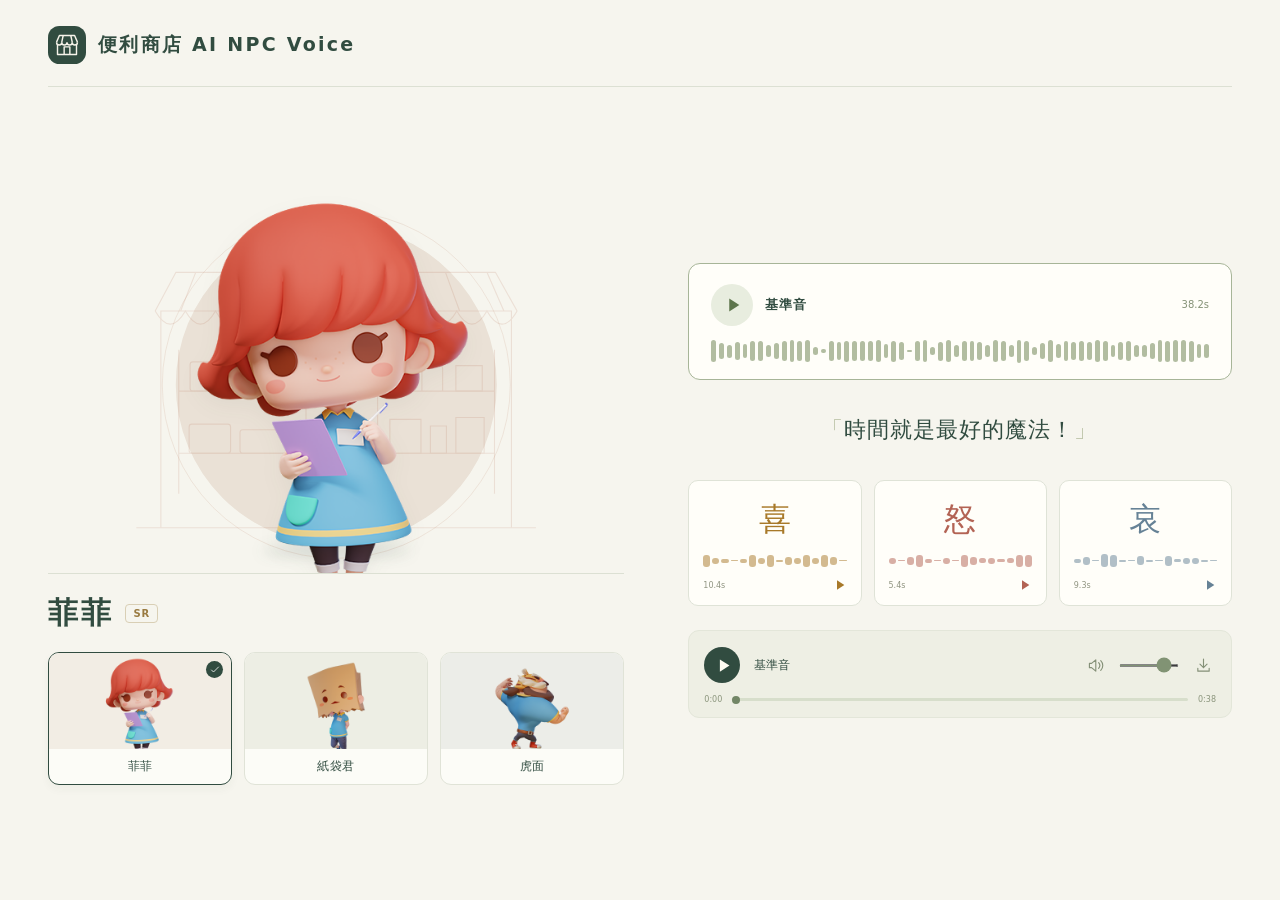
==== convenientstore_m_poc/index.html @ e4efb5f2 "Add convenience-store NPC casting demo (ElevenLabs, 3 characters x 喜怒哀) 菲菲 / 紙袋君 / 虎面, each with a V" ====
<!doctype html>
<html lang="zh-Hant">
<meta charset="utf-8">
<meta name="viewport" content="width=1240">
<title>便利商店 AI NPC Voice</title>
<meta name="description" content="菲菲、紙袋君、虎面的角色選角與情緒語音試聽（ElevenLabs）。">
<style>
:root { --ink:#314c40; --muted:#818778; --line:#dce0d3; --accent:#af6246; }
* { box-sizing:border-box; }
body { margin:0; min-width:1100px; min-height:100svh; background:#f6f5ee; color:var(--ink);
  background-image:radial-gradient(#4557440a .6px, transparent .6px); background-size:6px 6px;
  font-family:ui-sans-serif,system-ui,-apple-system,"Noto Sans TC","PingFang TC","Microsoft JhengHei",sans-serif; }
button { font:inherit; color:inherit; cursor:pointer; }
button:disabled { cursor:default; opacity:.48; }
button:focus-visible, a:focus-visible, input:focus-visible { outline:3px solid #759b82; outline-offset:5px; }
.shell { width:min(1240px, calc(100% - 96px)); min-height:100svh; margin:0 auto; padding:26px 0; display:flex; flex-direction:column; }
.header { display:flex; align-items:center; padding-bottom:22px; border-bottom:1px solid var(--line); }
.brand { display:flex; align-items:center; gap:12px; }
.brand h1 { margin:0; font-size:19px; letter-spacing:.12em; font-weight:700; }
main { display:flex; flex:1; flex-direction:column; justify-content:center; padding:28px 0 8px; }
.casting { display:grid; grid-template-columns:minmax(0,1.06fr) minmax(0,1fr); align-items:center; gap:64px; }
.stage { height:clamp(310px,42vh,420px); position:relative; overflow:hidden; border-bottom:1px solid var(--line); }
.halo { height:85%; aspect-ratio:1; border-radius:50%; position:absolute; left:50%; top:50%;
  transform:translate(-50%,-50%); background:color-mix(in srgb, var(--accent) 10%, #f0efe6); transition:background 350ms; }
.halo::after { content:""; position:absolute; inset:-14px; border:1px solid color-mix(in srgb, var(--accent) 12%, transparent); border-radius:inherit; }
.scene { position:absolute; width:100%; height:100%; color:var(--accent); opacity:.14; }
.floor { position:absolute; width:150px; height:12px; bottom:16px; left:50%; transform:translateX(-50%);
  background:#314c4023; border-radius:50%; filter:blur(7px); }
.hero { position:absolute; left:50%; bottom:0; transform:translateX(-50%); width:100%; max-width:420px; height:100%;
  display:grid; place-items:end center; animation:arrival 400ms ease-out; }
.hero img { max-width:100%; max-height:100%; object-fit:contain; filter:drop-shadow(0 8px 10px #30442c0c); }
.hero.speaking img { animation:breathe 3s ease-in-out infinite; }
.identity { display:flex; align-items:center; padding:18px 0; gap:12px; animation:fade 300ms ease-out; }
.identity h2 { margin:0; font-weight:650; letter-spacing:.09em; font-size:30px; line-height:1.4; }
.rarity { font-size:10px; letter-spacing:.1em; font-weight:600; color:#9a7b41; border:1px solid #d9cfb5; padding:3px 7px; border-radius:4px; }
.roster { display:grid; grid-template-columns:repeat(3,minmax(0,1fr)); gap:12px; }
.card { position:relative; text-align:left; background:#fcfcf7; border:1.5px solid #e0e3d7; border-radius:11px;
  overflow:hidden; padding:0; transition:border-color 180ms, transform 180ms, box-shadow 180ms; }
.card:hover { transform:translateY(-3px); border-color:#acb8a4; }
.card[aria-pressed="true"] { border-color:var(--ink); box-shadow:0 4px 10px #30442c0b; }
.check { display:none; place-items:center; position:absolute; right:8px; top:8px; z-index:1; width:17px; height:17px;
  background:var(--ink); color:#fff; border-radius:50%; }
.card[aria-pressed="true"] .check { display:grid; }
.thumb { display:grid; place-items:center; height:96px; overflow:hidden; }
.thumb img { height:104px; margin-top:4px; object-fit:contain; }
.cardname { display:block; text-align:center; padding:9px 11px; font-size:12px; letter-spacing:.04em; }
.voice { min-width:0; }
.reference { display:block; width:100%; border:1px solid #dce2d3; background:#fffef9; padding:20px 22px 16px;
  border-radius:12px; transition:border-color 180ms, background 180ms; }
.reference:hover { background:#f9fbf3; border-color:#8ea17f; }
.reference[aria-pressed="true"] { border-color:#a7b598; }
.reftop { display:flex; align-items:center; gap:12px; text-align:left; }
.reficon { display:grid; place-items:center; width:42px; height:42px; flex-shrink:0; background:#e8eddf; color:#5d754c; border-radius:50%; }
.reftitle { font-size:13px; letter-spacing:.05em; font-weight:600; }
.dur { margin-left:auto; font-size:10px; color:#859277; font-variant-numeric:tabular-nums; }
.wave { height:23px; display:flex; align-items:center; gap:3px; margin-top:14px; color:#b2bda1; }
.wave i { display:block; flex:1; min-width:1px; border-radius:3px; background:currentColor; }
.wave.active { color:#73895e; }
.quote { padding:32px 0; text-align:center; }
.quote blockquote { margin:0; font-size:clamp(22px,1.7vw,24px); line-height:1.65; letter-spacing:.045em;
  font-family:"Noto Serif TC","Songti TC","PMingLiU",serif; animation:fade 250ms ease-out; }
.quote blockquote::before { content:"「"; margin-left:-.12em; color:#b5bd9f; }
.quote blockquote::after { content:"」"; color:#b5bd9f; }
.emotions { display:grid; grid-template-columns:repeat(3,minmax(0,1fr)); gap:12px; }
.emotion { padding:18px 14px 12px; display:flex; align-items:center; flex-direction:column; border-radius:10px;
  border:1px solid #dfe3d7; background:#fffef9; transition:transform 160ms, border-color 160ms, background 160ms; }
.emotion:hover { transform:translateY(-3px); border-color:var(--emotion); }
.emotion[aria-pressed="true"] { border-color:var(--emotion); background:color-mix(in srgb, var(--emotion) 9%, #fffef9);
  box-shadow:inset 0 0 0 .5px var(--emotion); }
.glyph { font-family:"Noto Serif TC","Songti TC","PMingLiU",serif; font-size:32px; line-height:1.3; color:var(--emotion); }
.wave.small { width:100%; height:13px; margin-top:14px; gap:2px; color:var(--emotion); opacity:.5; }
.wave.small.active { opacity:1; }
.ebottom { margin-top:10px; display:flex; align-items:center; justify-content:space-between; width:100%;
  font-size:8px; color:#919582; font-variant-numeric:tabular-nums; }
.ebottom svg { color:var(--emotion); }
.player { background:#eeefe4; border:1px solid #e3e6d9; border-radius:11px; padding:16px 15px 13px; margin-top:24px; }
.ptop { display:flex; align-items:center; gap:9px; }
.play { width:36px; height:36px; display:grid; place-items:center; flex-shrink:0; border-radius:50%;
  background:var(--ink); color:#fffdf3; border:0; transition:background 160ms; }
.play:hover { background:#4d6750; }
.now { flex:1; min-width:0; margin-left:5px; font-size:12px; font-weight:500; }
.icon { display:grid; place-items:center; width:26px; height:30px; color:#849077; background:none; border:0; flex-shrink:0; border-radius:4px; }
.icon:hover { color:var(--ink); background:#dfe5d4; }
input[type=range] { accent-color:#819374; cursor:pointer; }
.volume { width:60px; height:3px; }
.timeline { display:flex; align-items:center; gap:8px; margin-top:12px; }
.timeline span { font-size:8px; font-variant-numeric:tabular-nums; color:#8a947b; }
.timeline input { appearance:none; flex:1; min-width:0; height:3px; border-radius:4px;
  background:linear-gradient(to right,#728666 var(--progress,0%), #d7decb var(--progress,0%)); }
.timeline input::-webkit-slider-thumb { appearance:none; width:8px; height:8px; border-radius:50%; background:#728666; }
.timeline input::-moz-range-thumb { border:0; width:8px; height:8px; border-radius:50%; background:#728666; }
.sr { position:absolute; width:1px; height:1px; overflow:hidden; clip-path:inset(50%); white-space:nowrap; }
@keyframes arrival { from { opacity:0; transform:translateX(-50%) translateY(9px); } to { opacity:1; transform:translateX(-50%) translateY(0); } }
@keyframes fade { from { opacity:.2; } to { opacity:1; } }
@keyframes breathe { 0%,100% { transform:translateY(0); } 50% { transform:translateY(-4px); } }
@media (prefers-reduced-motion: reduce) { *, *::before, *::after { animation:none !important; transition:none !important; } }
</style>
<body style="--accent:#af6246">
<div class="shell">
  <header class="header"><div class="brand"><svg width="38" height="38" viewBox="0 0 40 40" fill="none" aria-hidden="true">
<rect width="40" height="40" rx="12" fill="#314c40"/>
<path d="M10 19v11h20V19M9 17l3-7h16l3 7M17 30v-8h6v8" stroke="#f6f3e9" stroke-width="1.5" stroke-linejoin="round"/>
<path d="M9 17c0 4 5.5 4 5.5 0 0 4 5.5 4 5.5 0 0 4 5.5 4 5.5 0 0 4 5.5 4 5.5 0M16 10l-1.5 7M24 10l1.5 7" stroke="#f6f3e9" stroke-width="1.5"/></svg><h1>便利商店 AI NPC Voice</h1></div></header>
  <main>
    <div class="casting">
      <section aria-label="角色選擇">
        <div class="stage">
          <div class="halo"></div><svg class="scene" viewBox="0 0 500 400" fill="none" stroke="currentColor" stroke-width="1.2" aria-hidden="true">
<path d="M64 352V122h372v230M58 122l22-41h339l23 41M101 81l-16 41m60-41-11 41m55-41-6 41m51-41v41m44-41 5 41m39-41 10 41m34-41 15 41m29-41 18 41"/>
<path d="M58 122q16 28 32 0 16 28 32 0 16 28 32 0 16 28 32 0 16 28 32 0 16 28 32 0 16 28 32 0 16 28 32 0 16 28 32 0 16 28 32 0 16 28 32 0 16 28 32 0"/>
<path d="M83 207h135m-135 66h135m76-66h124m-124 66h124M83 163v153m135-153v153m76-153v153m124-153v153M38 352h424"/>
<rect x="95" y="176" width="25" height="31" rx="3"/><rect x="132" y="166" width="17" height="41" rx="3"/>
<rect x="158" y="182" width="38" height="25" rx="3"/><path d="M306 207v-30q0-6 6-6h10q6 0 6 6v30m13 0v-23q0-6 6-6h10q6 0 6 6v23m14-27h28v27h-28Z"/>
<rect x="94" y="242" width="44" height="31" rx="3"/><rect x="148" y="248" width="51" height="25" rx="3"/>
<path d="M307 237h33v36h-33Zm43 7h17v29h-17Zm27-9h30v38h-30Z"/></svg><div class="floor"></div>
          <div class="hero" id="hero"><img id="portrait" alt=""></div>
        </div>
        <div class="identity"><h2 id="name"></h2><span class="rarity" id="rarity"></span></div>
        <div class="roster" id="roster" role="group" aria-label="選擇角色"></div>
      </section>
      <section class="voice" aria-label="聲音檔案">
        <button class="reference" id="reference">
          <span class="reftop">
            <span class="reficon" id="reficon"></span>
            <span class="reftitle">基準音</span>
            <span class="dur" id="refdur"></span>
          </span>
          <span class="wave" id="refwave"></span>
        </button>
        <div class="quote"><blockquote id="quote"></blockquote></div>
        <div class="emotions" id="emotions" role="group" aria-label="情緒試聽"></div>
        <div class="player">
          <div class="ptop">
            <button class="play" id="mainplay"></button>
            <span class="now" id="nowplaying"></span>
            <span class="sr" id="state" aria-live="polite"></span>
            <button class="icon" id="volicon"></button>
            <input class="volume" id="vol" type="range" min="0" max="1" step="0.05" value="0.85" aria-label="音量">
            <a class="icon" id="download" download><svg width="17" height="17" viewBox="0 0 24 24" fill="none" stroke="currentColor" stroke-width="1.6" stroke-linecap="round" stroke-linejoin="round" aria-hidden="true"><path d="M12 3v12m-5-5 5 5 5-5M4 16v4h16v-4"/></svg></a>
          </div>
          <div class="timeline">
            <span id="at">0:00</span>
            <input id="seek" type="range" min="0" max="1" step="0.01" value="0" aria-label="播放進度">
            <span id="total">0:00</span>
          </div>
        </div>
      </section>
    </div>
  </main>
</div>
<audio id="player" preload="metadata"></audio>
<script>
const DATA = [{"character_id": "clk_0001", "name": "菲菲", "rarity": "SR", "color": "#af6246", "catchphrases": "時間就是最好的魔法！", "portraits": {"normal": "assets/figure/clk_0001_normal.png", "happy": "assets/figure/clk_0001_happy.png", "angry": "assets/figure/clk_0001_angry.png", "sad": "assets/figure/clk_0001_sad.png"}, "reference": {"url": "assets/audio/clk_0001_reference.wav", "duration_s": 38.229, "waveform": [0.9649999737739563, 0.6930000185966492, 0.5640000104904175, 0.7789999842643738, 0.6190000176429749, 0.8500000238418579, 0.8479999899864197, 0.5479999780654907, 0.7020000219345093, 0.8859999775886536, 0.9789999723434448, 0.875, 0.9729999899864197, 0.3330000042915344, 0.16300000250339508, 0.8949999809265137, 0.7559999823570251, 0.9160000085830688, 0.8320000171661377, 0.8579999804496765, 0.8489999771118164, 0.9520000219345093, 0.6460000276565552, 0.9129999876022339, 0.8009999990463257, 0.0, 0.8389999866485596, 0.9390000104904175, 0.34599998593330383, 0.8259999752044678, 0.9210000038146973, 0.48899999260902405, 0.906000018119812, 0.906000018119812, 0.7639999985694885, 0.5220000147819519, 0.9430000185966492, 0.847000002861023, 0.5320000052452087, 1.0, 0.8330000042915344, 0.38600000739097595, 0.6899999976158142, 0.9330000281333923, 0.6039999723434448, 0.8999999761581421, 0.8019999861717224, 0.8519999980926514, 0.8209999799728394, 0.925000011920929, 0.9079999923706055, 0.5070000290870667, 0.753000020980835, 0.878000020980835, 0.5130000114440918, 0.4950000047683716, 0.7099999785423279, 0.9440000057220459, 0.9089999794960022, 0.9940000176429749, 0.925000011920929, 0.9129999876022339, 0.6380000114440918, 0.6269999742507935], "text": "哈囉，我是菲菲！這間店……嗯，是阿嬤以前顧的啦。欸，你等我一下喔——這一箱先放這邊。好，可以了。你看這本舊雜誌，超可愛的對不對？我從小就……欸，我剛剛講到哪裡了？啊，對啦，就是說，你願意陪我一起顧店，我真的很開心耶。那我們先把櫃檯整理一下，垃圾拿去門口那邊放就好。等一下人少的時候，我再帶你去看看地下室，那邊有一個……嘿嘿，先不要說，你自己來看。下個星期也要來喔！"}, "emotions": [{"emotion_id": "delight", "label": "喜", "text": "根本就沒有食神，或者人人都是食神……只要有心，人人都可以是食神！", "expression": "happy", "color": "#a87929", "audio": {"url": "assets/audio/clk_0001_delight.wav", "duration_s": 10.389, "waveform": [0.9340000152587891, 0.9100000262260437, 1.0, 0.4359999895095825, 0.421999990940094, 0.7540000081062317, 0.2919999957084656, 0.2070000022649765, 0.3370000123977661, 0.7940000295639038, 0.8500000238418579, 0.15199999511241913, 0.004000000189989805, 0.17499999701976776, 0.8659999966621399, 0.15800000727176666, 0.26899999380111694, 0.03799999877810478, 0.28700000047683716, 0.2669999897480011, 0.9039999842643738, 0.8339999914169312, 0.9829999804496765, 0.4749999940395355, 0.5099999904632568, 0.27900001406669617, 0.34599998593330383, 0.9350000023841858, 0.9359999895095825, 0.20000000298023224, 0.003000000026077032, 0.10999999940395355, 0.2199999988079071, 0.6520000100135803, 0.28999999165534973, 0.28999999165534973, 0.6439999938011169, 0.4970000088214874, 0.004000000189989805, 0.003000000026077032, 0.45100000500679016, 0.3529999852180481, 0.8889999985694885, 0.13899999856948853, 0.8730000257492065, 0.8619999885559082, 0.878000020980835, 0.3959999978542328, 0.3959999978542328, 0.3479999899864197, 0.40299999713897705, 0.9629999995231628, 0.9610000252723694, 0.9079999923706055, 0.13600000739097595, 0.2639999985694885, 0.5690000057220459, 0.2849999964237213, 0.0, 0.0, 0.0, 0.0, 0.0, 0.0729999989271164], "text": "根本就沒有食神，或者人人都是食神……只要有心，人人都可以是食神！"}}, {"emotion_id": "anger", "label": "怒", "text": "你殺了我，還有千千萬萬個我！！", "expression": "angry", "color": "#b36354", "audio": {"url": "assets/audio/clk_0001_anger.wav", "duration_s": 5.365, "waveform": [0.3970000147819519, 0.8460000157356262, 0.7570000290870667, 0.013000000268220901, 0.013000000268220901, 0.013000000268220901, 0.00800000037997961, 0.6320000290870667, 0.5870000123977661, 0.7419999837875366, 0.9120000004768372, 0.9750000238418579, 0.8960000276565552, 0.8500000238418579, 0.8019999861717224, 0.4480000138282776, 0.34599998593330383, 0.30399999022483826, 0.05999999865889549, 0.0020000000949949026, 0.0, 0.0, 0.0, 0.24199999868869781, 0.40299999713897705, 0.17399999499320984, 0.006000000052154064, 0.010999999940395355, 0.023000000044703484, 0.023000000044703484, 0.18700000643730164, 0.9240000247955322, 0.9649999737739563, 0.753000020980835, 0.9399999976158142, 0.30399999022483826, 0.6050000190734863, 0.6150000095367432, 0.847000002861023, 0.8100000023841858, 0.3790000081062317, 0.5910000205039978, 0.7689999938011169, 0.8130000233650208, 0.4860000014305115, 0.9900000095367432, 0.9520000219345093, 0.8240000009536743, 0.23399999737739563, 0.9629999995231628, 0.9620000123977661, 0.753000020980835, 0.3889999985694885, 0.8379999995231628, 0.7799999713897705, 0.2540000081062317, 0.8970000147819519, 0.9629999995231628, 0.9300000071525574, 1.0, 0.9760000109672546, 0.9169999957084656, 0.5559999942779541, 0.1289999932050705], "text": "你殺了我，還有千千萬萬個我！！"}}, {"emotion_id": "sorrow", "label": "哀", "text": "人，一旦習慣了孤獨，那才是比悲傷更悲傷的事。", "expression": "sad", "color": "#668296", "audio": {"url": "assets/audio/clk_0001_sorrow.wav", "duration_s": 9.28, "waveform": [0.3400000035762787, 0.31200000643730164, 0.11100000143051147, 0.029999999329447746, 0.5960000157356262, 0.9480000138282776, 0.6190000176429749, 0.25, 0.03500000014901161, 0.10300000011920929, 0.02500000037252903, 0.6740000247955322, 1.0, 0.9829999804496765, 0.21299999952316284, 0.3930000066757202, 0.8619999885559082, 0.6700000166893005, 0.23499999940395355, 0.17599999904632568, 0.13899999856948853, 0.16699999570846558, 0.1080000028014183, 0.02500000037252903, 0.0, 0.050999999046325684, 0.004999999888241291, 0.2280000001192093, 0.6840000152587891, 0.7929999828338623, 0.9769999980926514, 0.1509999930858612, 0.17399999499320984, 0.07599999755620956, 0.13099999725818634, 0.2879999876022339, 0.0, 0.0010000000474974513, 0.2150000035762787, 0.2240000069141388, 0.7799999713897705, 0.42100000381469727, 0.7409999966621399, 0.9950000047683716, 0.23800000548362732, 0.6919999718666077, 0.628000020980835, 0.027000000700354576, 0.4790000021457672, 0.23999999463558197, 0.15800000727176666, 0.9629999995231628, 0.5070000290870667, 0.3089999854564667, 0.17299999296665192, 0.1340000033378601, 0.11900000274181366, 0.2460000067949295, 0.20600000023841858, 0.16200000047683716, 0.0689999982714653, 0.0, 0.2460000067949295, 0.24899999797344208], "text": "人，一旦習慣了孤獨，那才是比悲傷更悲傷的事。"}}]}, {"character_id": "clk_0003", "name": "紙袋君", "rarity": "SSR", "color": "#667447", "catchphrases": "根據我的觀察。行銷方案需要與時俱進！", "portraits": {"normal": "assets/figure/clk_0003_normal.png", "happy": "assets/figure/clk_0003_happy.png", "angry": "assets/figure/clk_0003_angry.png", "sad": "assets/figure/clk_0003_sad.png"}, "reference": {"url": "assets/audio/clk_0003_reference.wav", "duration_s": 40.192, "waveform": [0.8999999761581421, 0.9079999923706055, 0.996999979019165, 0.9940000176429749, 0.7139999866485596, 0.19699999690055847, 0.5619999766349792, 1.0, 0.7300000190734863, 0.7459999918937683, 0.9909999966621399, 0.8970000147819519, 0.9480000138282776, 0.9929999709129333, 0.9980000257492065, 0.7979999780654907, 0.8870000243186951, 0.9950000047683716, 0.9369999766349792, 0.9850000143051147, 0.6439999938011169, 0.8420000076293945, 0.984000027179718, 0.7110000252723694, 0.847000002861023, 0.7979999780654907, 0.8579999804496765, 0.8999999761581421, 0.8769999742507935, 0.765999972820282, 0.8610000014305115, 0.7039999961853027, 0.8690000176429749, 0.7940000295639038, 0.578000009059906, 0.875, 0.7250000238418579, 0.7590000033378601, 0.8220000267028809, 0.7730000019073486, 0.949999988079071, 0.9570000171661377, 0.5640000104904175, 0.8560000061988831, 0.8730000257492065, 0.8429999947547913, 0.9359999895095825, 0.9309999942779541, 0.8899999856948853, 0.12800000607967377, 0.9990000128746033, 0.8569999933242798, 0.6010000109672546, 0.9210000038146973, 0.6800000071525574, 0.8560000061988831, 0.9639999866485596, 0.8889999985694885, 0.8999999761581421, 0.9340000152587891, 0.9660000205039978, 1.0, 0.9110000133514404, 0.7170000076293945], "text": "根據我的觀察。行銷方案需要與時俱進！嗯……我是紙袋君。以前是做行銷的，現在嘛，比較喜歡待在這種小店裡。欸，不用緊張，我頭上這個袋子……啊，這個之後再說。有什麼問題都可以問我。根據我的觀察，我們先看客人比較常買什麼，然後——嗯，等一下，我先記一下。好，然後再想商品要放哪裡。一件一件來就好，不用急。垃圾等一下我拿去門口。下個星期我們再看看數字有沒有變好，我覺得……應該會的。根據我的觀察。行銷方案需要與時俱進！"}, "emotions": [{"emotion_id": "delight", "label": "喜", "text": "根本就沒有食神，或者人人都是食神……只要有心，人人都可以是食神！", "expression": "happy", "color": "#a87929", "audio": {"url": "assets/audio/clk_0003_delight.wav", "duration_s": 8.416, "waveform": [0.4180000126361847, 1.0, 0.9710000157356262, 0.1459999978542328, 0.25099998712539673, 0.0430000014603138, 0.8069999814033508, 0.6600000262260437, 0.847000002861023, 0.5230000019073486, 0.6800000071525574, 0.6629999876022339, 0.8360000252723694, 0.20600000023841858, 0.6330000162124634, 0.8669999837875366, 0.8500000238418579, 0.4059999883174896, 0.06499999761581421, 0.9160000085830688, 0.7599999904632568, 0.7940000295639038, 0.9309999942779541, 0.8640000224113464, 0.6399999856948853, 0.8190000057220459, 0.765999972820282, 0.8730000257492065, 0.6489999890327454, 0.5580000281333923, 0.6389999985694885, 0.5580000281333923, 0.9800000190734863, 0.3449999988079071, 0.08100000023841858, 0.7710000276565552, 0.8889999985694885, 0.7680000066757202, 0.753000020980835, 0.4410000145435333, 0.8619999885559082, 0.7009999752044678, 0.3149999976158142, 0.17599999904632568, 0.9150000214576721, 0.5419999957084656, 0.8619999885559082, 0.38100001215934753, 0.9150000214576721, 0.6690000295639038, 0.9120000004768372, 0.46700000762939453, 0.6639999747276306, 0.5189999938011169, 0.5759999752044678, 0.4690000116825104, 0.9580000042915344, 0.7429999709129333, 0.414000004529953, 0.1469999998807907, 0.9259999990463257, 0.7379999756813049, 0.18400000035762787, 0.3970000147819519], "text": "根本就沒有食神，或者人人都是食神……只要有心，人人都可以是食神！"}}, {"emotion_id": "anger", "label": "怒", "text": "你殺了我，還有千千萬萬個我！！", "expression": "angry", "color": "#b36354", "audio": {"url": "assets/audio/clk_0003_anger.wav", "duration_s": 4.128, "waveform": [0.050999999046325684, 0.42500001192092896, 0.40700000524520874, 0.10100000351667404, 0.013000000268220901, 0.6980000138282776, 0.6800000071525574, 0.2290000021457672, 0.11100000143051147, 1.0, 0.878000020980835, 0.7950000166893005, 0.7129999995231628, 0.6309999823570251, 0.4259999990463257, 0.5759999752044678, 0.4620000123977661, 0.16699999570846558, 0.11299999803304672, 0.009999999776482582, 0.10999999940395355, 0.6299999952316284, 0.8889999985694885, 0.5799999833106995, 0.5400000214576721, 0.13899999856948853, 0.42399999499320984, 0.33399999141693115, 0.9259999990463257, 0.8669999837875366, 0.5360000133514404, 0.503000020980835, 0.4230000078678131, 0.19900000095367432, 0.19499999284744263, 0.9279999732971191, 0.5759999752044678, 0.5120000243186951, 0.5009999871253967, 0.6320000290870667, 0.9729999899864197, 0.843999981880188, 0.3269999921321869, 0.3930000066757202, 0.40799999237060547, 0.9679999947547913, 0.9290000200271606, 0.4259999990463257, 0.5019999742507935, 0.6539999842643738, 0.9430000185966492, 0.5379999876022339, 0.6209999918937683, 0.8859999775886536, 0.8960000276565552, 0.8019999861717224, 0.8360000252723694, 0.8650000095367432, 0.7379999756813049, 0.7860000133514404, 0.6549999713897705, 0.22300000488758087, 0.10899999737739563, 0.10999999940395355], "text": "你殺了我，還有千千萬萬個我！！"}}, {"emotion_id": "sorrow", "label": "哀", "text": "人，一旦習慣了孤獨，那才是比悲傷更悲傷的事。", "expression": "sad", "color": "#668296", "audio": {"url": "assets/audio/clk_0003_sorrow.wav", "duration_s": 7.552, "waveform": [0.5019999742507935, 0.3889999985694885, 0.289000004529953, 0.20800000429153442, 0.09200000017881393, 0.2930000126361847, 0.9520000219345093, 0.9440000057220459, 0.4909999966621399, 0.640999972820282, 0.10700000077486038, 0.0860000029206276, 0.5170000195503235, 0.8270000219345093, 0.8349999785423279, 0.3970000147819519, 0.7049999833106995, 1.0, 0.6460000276565552, 0.6349999904632568, 0.6110000014305115, 0.4779999852180481, 0.460999995470047, 0.4560000002384186, 0.42899999022483826, 0.041999999433755875, 0.003000000026077032, 0.16200000047683716, 0.2029999941587448, 0.04100000113248825, 0.026000000536441803, 0.984000027179718, 0.9980000257492065, 0.9700000286102295, 0.44699999690055847, 0.42500001192092896, 0.6209999918937683, 0.42800000309944153, 0.13899999856948853, 0.06700000166893005, 0.44999998807907104, 0.6259999871253967, 0.8090000152587891, 0.6240000128746033, 0.25999999046325684, 0.9800000190734863, 0.5849999785423279, 0.3199999928474426, 0.009999999776482582, 0.718999981880188, 0.6679999828338623, 0.34200000762939453, 0.8610000014305115, 0.5260000228881836, 0.9490000009536743, 0.9449999928474426, 0.47099998593330383, 0.5640000104904175, 0.23800000548362732, 0.19099999964237213, 0.5350000262260437, 0.5289999842643738, 0.45100000500679016, 0.10499999672174454], "text": "人，一旦習慣了孤獨，那才是比悲傷更悲傷的事。"}}]}, {"character_id": "clk_0016", "name": "虎面", "rarity": "SSR", "color": "#546f83", "catchphrases": "哈哈，體格不錯啊！", "portraits": {"normal": "assets/figure/clk_0016_normal.png", "happy": "assets/figure/clk_0016_happy.png", "angry": "assets/figure/clk_0016_angry.png", "sad": "assets/figure/clk_0016_sad.png"}, "reference": {"url": "assets/audio/clk_0016_reference.wav", "duration_s": 26.507, "waveform": [0.9900000095367432, 0.42100000381469727, 0.8650000095367432, 0.9200000166893005, 0.7020000219345093, 0.9769999980926514, 0.781000018119812, 0.6439999938011169, 0.19300000369548798, 0.8209999799728394, 0.5720000267028809, 0.11699999868869781, 0.09600000083446503, 1.0, 0.9919999837875366, 0.675000011920929, 0.578000009059906, 0.6150000095367432, 0.8539999723434448, 1.0, 0.35199999809265137, 0.8999999761581421, 1.0, 0.3720000088214874, 1.0, 0.9440000057220459, 0.5389999747276306, 0.6710000038146973, 0.5339999794960022, 1.0, 0.45500001311302185, 0.4699999988079071, 1.0, 0.7940000295639038, 0.6269999742507935, 0.5770000219345093, 0.3529999852180481, 1.0, 0.47200000286102295, 0.996999979019165, 0.4659999907016754, 0.8230000138282776, 1.0, 0.609000027179718, 0.29600000381469727, 0.8849999904632568, 0.4740000069141388, 0.4869999885559082, 0.9169999957084656, 0.7580000162124634, 0.5329999923706055, 0.8650000095367432, 0.7429999709129333, 0.8980000019073486, 1.0, 1.0, 0.6480000019073486, 0.9990000128746033, 0.48500001430511475, 0.8479999899864197, 0.5130000114440918, 0.6240000128746033, 0.9869999885559082, 1.0], "text": "哈哈！我是虎面啦。以前在擂台上摔角的，現在……嗯，有空就來店裡幫忙。欸，那一箱交給我就好——你走道先讓一下。好，這樣就可以了。你看，一下子就整理完了嘛。垃圾記得拿去門口那邊，等一下有人來收。練體格啊，重點是耐心，顧店也一樣，今天多做一點……明天就會更順。喔對了，下個星期我要去看那些準備出國比賽的孩子，你要不要一起？"}, "emotions": [{"emotion_id": "delight", "label": "喜", "text": "根本就沒有食神，或者人人都是食神……只要有心，人人都可以是食神！", "expression": "happy", "color": "#a87929", "audio": {"url": "assets/audio/clk_0016_delight.wav", "duration_s": 7.627, "waveform": [0.05299999937415123, 0.7630000114440918, 0.753000020980835, 0.7450000047683716, 0.28700000047683716, 0.01899999938905239, 0.023000000044703484, 1.0, 0.9990000128746033, 1.0, 0.8109999895095825, 0.6209999918937683, 0.5199999809265137, 0.49799999594688416, 0.13699999451637268, 0.10199999809265137, 0.1340000033378601, 0.07500000298023224, 0.027000000700354576, 0.9890000224113464, 0.9319999814033508, 0.28999999165534973, 0.02800000086426735, 0.949999988079071, 0.9929999709129333, 0.2240000069141388, 1.0, 0.5979999899864197, 0.6779999732971191, 0.46399998664855957, 0.2329999953508377, 0.15000000596046448, 0.10400000214576721, 0.09399999678134918, 0.050999999046325684, 0.013000000268220901, 0.06700000166893005, 0.27900001406669617, 0.32199999690055847, 0.08299999684095383, 0.12300000339746475, 0.6240000128746033, 0.5210000276565552, 0.010999999940395355, 0.8510000109672546, 0.765999972820282, 0.9179999828338623, 0.8080000281333923, 0.07900000363588333, 0.9309999942779541, 0.515999972820282, 0.2770000100135803, 0.5299999713897705, 0.3109999895095825, 0.15800000727176666, 0.1340000033378601, 0.1120000034570694, 0.08900000154972076, 0.041999999433755875, 0.012000000104308128, 0.5350000262260437, 0.3569999933242798, 0.3409999907016754, 0.15399999916553497], "text": "根本就沒有食神，或者人人都是食神……只要有心，人人都可以是食神！"}}, {"emotion_id": "anger", "label": "怒", "text": "你殺了我，還有千千萬萬個我！！", "expression": "angry", "color": "#b36354", "audio": {"url": "assets/audio/clk_0016_anger.wav", "duration_s": 4.629, "waveform": [0.02800000086426735, 0.0430000014603138, 0.03799999877810478, 0.0020000000949949026, 0.0020000000949949026, 0.0020000000949949026, 0.0010000000474974513, 0.07400000095367432, 0.09799999743700027, 0.11299999803304672, 0.18299999833106995, 0.21400000154972076, 0.15600000321865082, 0.6840000152587891, 0.3479999899864197, 0.4779999852180481, 0.2879999876022339, 0.16200000047683716, 0.029999999329447746, 0.01899999938905239, 0.014000000432133675, 0.006000000052154064, 0.0010000000474974513, 0.0010000000474974513, 0.0020000000949949026, 0.0020000000949949026, 0.0020000000949949026, 0.0010000000474974513, 0.009999999776482582, 0.09000000357627869, 0.9760000109672546, 0.8989999890327454, 0.33399999141693115, 0.10300000011920929, 0.10000000149011612, 0.30000001192092896, 0.3019999861717224, 0.5789999961853027, 0.8009999990463257, 0.44699999690055847, 0.18400000035762787, 0.30000001192092896, 0.6150000095367432, 0.5519999861717224, 0.3199999928474426, 0.09000000357627869, 0.9779999852180481, 1.0, 0.5120000243186951, 0.29499998688697815, 0.9860000014305115, 0.9710000157356262, 0.3050000071525574, 0.4950000047683716, 0.5239999890327454, 0.2680000066757202, 0.3779999911785126, 0.777999997138977, 0.5630000233650208, 0.9419999718666077, 0.9860000014305115, 0.9599999785423279, 0.7120000123977661, 0.029999999329447746], "text": "你殺了我，還有千千萬萬個我！！"}}, {"emotion_id": "sorrow", "label": "哀", "text": "人，一旦習慣了孤獨，那才是比悲傷更悲傷的事。", "expression": "sad", "color": "#668296", "audio": {"url": "assets/audio/clk_0016_sorrow.wav", "duration_s": 8.971, "waveform": [0.19200000166893005, 0.1599999964237213, 0.029999999329447746, 0.003000000026077032, 0.4009999930858612, 0.7139999866485596, 0.3409999907016754, 0.08799999952316284, 0.0020000000949949026, 0.004000000189989805, 0.0010000000474974513, 0.0, 0.7450000047683716, 1.0, 0.5899999737739563, 0.46299999952316284, 0.7789999842643738, 0.3199999928474426, 0.24500000476837158, 0.16200000047683716, 0.10700000077486038, 0.0, 0.0, 0.0010000000474974513, 0.12200000137090683, 0.05900000035762787, 0.0, 0.0, 0.2759999930858612, 0.9980000257492065, 0.4300000071525574, 0.3230000138282776, 0.32499998807907104, 0.1420000046491623, 0.0, 0.0, 0.0, 0.0, 0.0020000000949949026, 0.3880000114440918, 1.0, 1.0, 0.9990000128746033, 0.7440000176429749, 0.010999999940395355, 0.0, 0.4189999997615814, 1.0, 0.17800000309944153, 0.9480000138282776, 0.2879999876022339, 0.6039999723434448, 0.20600000023841858, 0.2669999897480011, 0.3840000033378601, 0.1469999998807907, 0.07599999755620956, 0.0, 0.10100000351667404, 0.4059999883174896, 0.27300000190734863, 0.10899999737739563, 0.06400000303983688, 0.20200000703334808], "text": "人，一旦習慣了孤獨，那才是比悲傷更悲傷的事。"}}]}];
const ICON = {"play16": "<svg width=\"16\" height=\"16\" viewBox=\"0 0 24 24\" aria-hidden=\"true\"><path d=\"m9 5 11 7-11 7Z\" fill=\"currentColor\"/></svg>", "play21": "<svg width=\"21\" height=\"21\" viewBox=\"0 0 24 24\" aria-hidden=\"true\"><path d=\"m9 5 11 7-11 7Z\" fill=\"currentColor\"/></svg>", "play22": "<svg width=\"22\" height=\"22\" viewBox=\"0 0 24 24\" aria-hidden=\"true\"><path d=\"m9 5 11 7-11 7Z\" fill=\"currentColor\"/></svg>", "pause16": "<svg width=\"16\" height=\"16\" viewBox=\"0 0 24 24\" aria-hidden=\"true\"><path d=\"M8 5h3v14H8zM15 5h3v14h-3z\" fill=\"currentColor\"/></svg>", "pause21": "<svg width=\"21\" height=\"21\" viewBox=\"0 0 24 24\" aria-hidden=\"true\"><path d=\"M8 5h3v14H8zM15 5h3v14h-3z\" fill=\"currentColor\"/></svg>", "pause22": "<svg width=\"22\" height=\"22\" viewBox=\"0 0 24 24\" aria-hidden=\"true\"><path d=\"M8 5h3v14H8zM15 5h3v14h-3z\" fill=\"currentColor\"/></svg>"};
const CHECK = "<svg width=\"12\" height=\"12\" viewBox=\"0 0 24 24\" fill=\"none\" stroke=\"currentColor\" stroke-width=\"1.6\" stroke-linecap=\"round\" stroke-linejoin=\"round\" aria-hidden=\"true\"><path d=\"m5 12 4 4L19 6\"/></svg>";
const $ = id => document.getElementById(id);
// A real <audio> element rather than `new Audio()`: it is what the page's own
// controls drive, and it keeps the player inspectable from the page itself.
const audio = $("player");
let current = 0, track = "reference", volume = 0.85;
audio.volume = volume;
const character = () => DATA[current];
const emotion = () => character().emotions.find(e => e.emotion_id === track);
const clip = () => track === "reference" ? character().reference : emotion().audio;
const fmt = s => { const v = Math.max(0, Math.floor(s || 0)); return `${Math.floor(v/60)}:${String(v%60).padStart(2,"0")}`; };

function bars(peaks, step) {
  return peaks.filter((_, i) => i % step === 0)
    .map(p => `<i style="height:${Math.max(8, p * 100)}%"></i>`).join("");
}

function renderRoster() {
  $("roster").innerHTML = DATA.map((c, i) => `
    <button class="card" data-index="${i}" aria-label="選擇${c.name}" aria-pressed="${i === current}">
      <span class="check">${CHECK}</span>
      <span class="thumb" style="background:color-mix(in srgb, ${c.color} 7%, #f7f7f0)">
        <img src="${c.portraits.normal || ""}" alt="">
      </span>
      <span class="cardname">${c.name}</span>
    </button>`).join("");
  for (const button of $("roster").children) {
    button.onclick = () => select(+button.dataset.index);
    button.onkeydown = event => {
      const keys = { ArrowLeft: current - 1, ArrowRight: current + 1, Home: 0, End: DATA.length - 1 };
      if (!(event.key in keys)) return;
      event.preventDefault();
      const next = (keys[event.key] + DATA.length) % DATA.length;
      select(next);
      $("roster").children[next].focus();
    };
  }
}

function renderEmotions() {
  $("emotions").innerHTML = character().emotions.map(e => `
    <button class="emotion" data-id="${e.emotion_id}" style="--emotion:${e.color}"
            aria-label="試聽${character().name}的${e.label}" aria-pressed="${track === e.emotion_id}">
      <span class="glyph">${e.label}</span>
      <span class="wave small ${track === e.emotion_id && !audio.paused ? "active" : ""}">${bars(e.audio.waveform, 4)}</span>
      <span class="ebottom"><span>${e.audio.duration_s.toFixed(1)}s</span>${track === e.emotion_id && !audio.paused ? ICON.pause16 : ICON.play16}</span>
    </button>`).join("");
  for (const button of $("emotions").children) button.onclick = () => play(button.dataset.id);
}

function render() {
  const c = character();
  document.body.style.setProperty("--accent", c.color);
  const expression = track === "reference" ? "normal" : emotion().expression;
  $("hero").className = "hero" + (audio.paused ? "" : " speaking");
  $("portrait").src = c.portraits[expression] || c.portraits.normal || "";
  $("portrait").alt = `${c.name}角色立繪`;
  $("name").textContent = c.name;
  $("rarity").textContent = c.rarity;
  $("quote").textContent = track === "reference" ? c.catchphrases : emotion().text;
  $("refdur").textContent = c.reference.duration_s.toFixed(1) + "s";
  $("refwave").innerHTML = bars(c.reference.waveform, 1);
  $("refwave").className = "wave" + (track === "reference" && !audio.paused ? " active" : "");
  $("reference").setAttribute("aria-pressed", track === "reference");
  $("reference").setAttribute("aria-label", `試聽${c.name}的基準聲線`);
  $("reficon").innerHTML = track === "reference" && !audio.paused ? ICON.pause22 : ICON.play22;
  $("nowplaying").textContent = track === "reference" ? "基準音" : emotion().label;
  $("state").textContent = audio.paused ? (audio.src ? "已暫停" : "準備試聽") : "正在播放";
  $("mainplay").innerHTML = audio.paused ? ICON.play21 : ICON.pause21;
  $("mainplay").setAttribute("aria-label", audio.paused ? "播放目前語音" : "暫停播放");
  $("volicon").innerHTML = volume ? "<svg width=\"17\" height=\"17\" viewBox=\"0 0 24 24\" fill=\"none\" stroke=\"currentColor\" stroke-width=\"1.6\" stroke-linecap=\"round\" stroke-linejoin=\"round\" aria-hidden=\"true\"><path d=\"m11 4-6 5H2v6h3l6 5Z\"/><path d=\"M15 8a6 6 0 0 1 0 8m3-11a10 10 0 0 1 0 14\"/></svg>" : "<svg width=\"17\" height=\"17\" viewBox=\"0 0 24 24\" fill=\"none\" stroke=\"currentColor\" stroke-width=\"1.6\" stroke-linecap=\"round\" stroke-linejoin=\"round\" aria-hidden=\"true\"><path d=\"m11 4-6 5H2v6h3l6 5Z\"/><path d=\"m16 9 6 6m0-6-6 6\"/></svg>";
  $("volicon").setAttribute("aria-label", volume ? "靜音" : "開啟聲音");
  const label = track === "reference" ? "基準音" : emotion().label;
  $("download").href = clip().url;
  $("download").download = `${c.name}_${label}.wav`;
  $("download").setAttribute("aria-label", `下載${c.name}的${label}`);
  renderEmotions();
  for (const button of $("roster").children) {
    button.setAttribute("aria-pressed", +button.dataset.index === current);
  }
  progress();
}

function progress() {
  const total = audio.duration || clip().duration_s || 0;
  const at = audio.currentTime || 0;
  $("at").textContent = fmt(at);
  $("total").textContent = fmt(total);
  $("seek").max = total || 1;
  $("seek").value = Math.min(at, total || 1);
  $("seek").disabled = !audio.duration;
  $("seek").style.setProperty("--progress", `${total ? (at / total) * 100 : 0}%`);
}

function select(index) {
  if (index === current) return;
  audio.pause();
  audio.removeAttribute("src");
  audio.load();
  current = index;
  track = "reference";
  render();
}

function play(next) {
  const changed = next !== track;
  track = next;
  const source = new URL(clip().url, location.href).href;
  if (!changed && audio.src === source && !audio.paused) { audio.pause(); return; }
  if (audio.src !== source) { audio.src = source; }
  if (audio.ended) audio.currentTime = 0;
  audio.play().catch(() => render());
  render();
}

$("reference").onclick = () => play("reference");
$("mainplay").onclick = () => play(track);
$("volicon").onclick = () => { volume = volume ? 0 : 0.85; audio.volume = volume; $("vol").value = volume; render(); };
$("vol").oninput = event => { volume = +event.target.value; audio.volume = volume; render(); };
$("seek").oninput = event => { if (audio.duration) { audio.currentTime = +event.target.value; progress(); } };
audio.addEventListener("play", render);
audio.addEventListener("pause", render);
audio.addEventListener("ended", render);
audio.addEventListener("timeupdate", progress);
audio.addEventListener("loadedmetadata", progress);

renderRoster();
render();
</script>
</body>
</html>
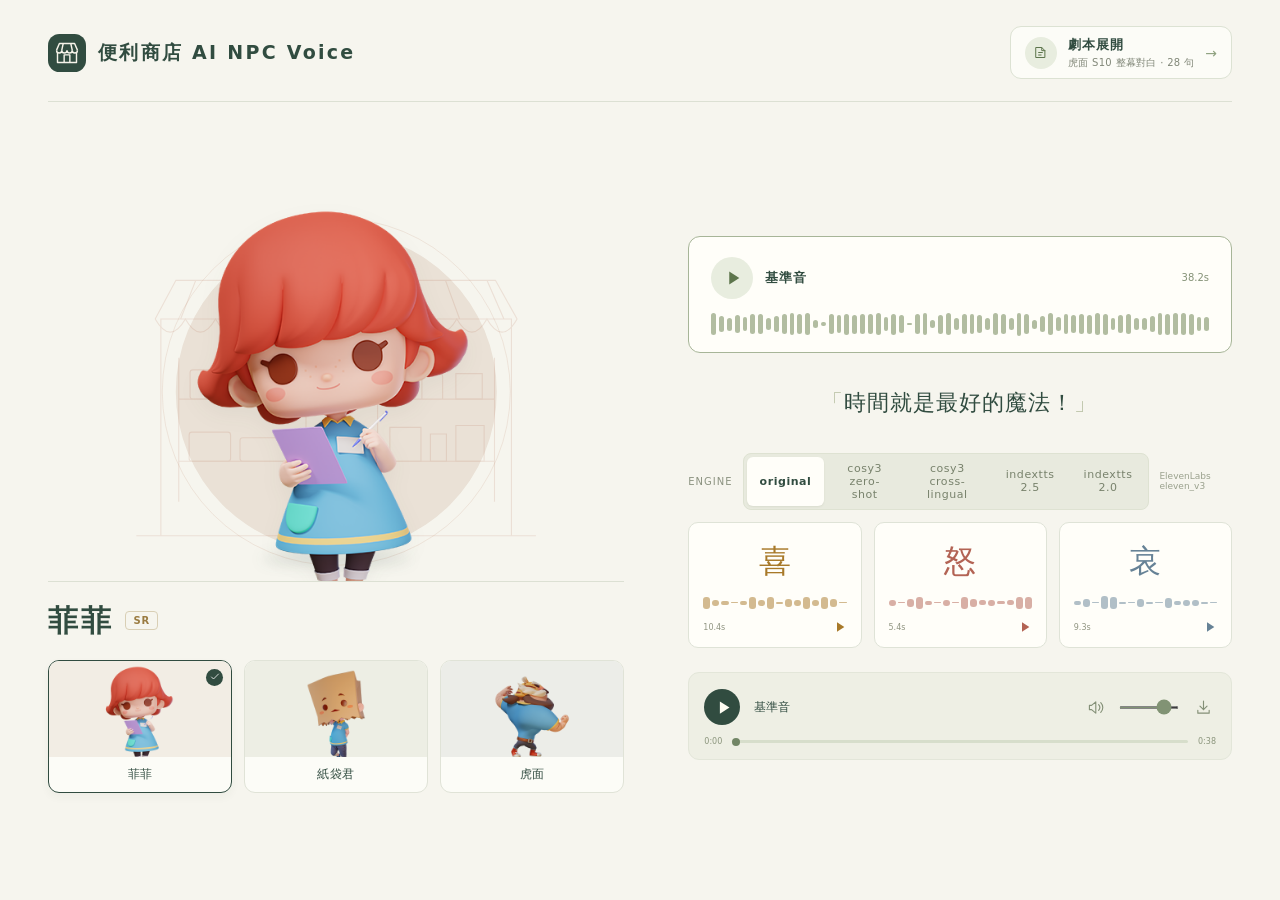
==== commit 34024837: "Add the S10 scene page and reach it from the casting page story_tiger_s10/: the whole 虎面 S10 scene (" ====
--- a/convenientstore_m_poc/index.html
+++ b/convenientstore_m_poc/index.html
@@ -3,7 +3,7 @@
 <meta charset="utf-8">
 <meta name="viewport" content="width=1240">
 <title>便利商店 AI NPC Voice</title>
-<meta name="description" content="菲菲、紙袋君、虎面的角色選角與情緒語音試聽（ElevenLabs）。">
+<meta name="description" content="菲菲、紙袋君、虎面的角色選角與情緒語音試聽（ElevenLabs eleven_v3、CosyVoice3 inference_zero_shot · LM 見參考音 token、CosyVoice3 inference_cross_lingual · instruct 控情緒、IndexTTS-2.5 emotext α0.6 · 繁體直進、IndexTTS-2.0 emotext α0.6 · opencc tw2sp）。">
 <style>
 :root { --ink:#314c40; --muted:#818778; --line:#dce0d3; --accent:#af6246; }
 * { box-sizing:border-box; }
@@ -17,6 +17,17 @@
 .header { display:flex; align-items:center; padding-bottom:22px; border-bottom:1px solid var(--line); }
 .brand { display:flex; align-items:center; gap:12px; }
 .brand h1 { margin:0; font-size:19px; letter-spacing:.12em; font-weight:700; }
+.nextpage { display:flex; align-items:center; gap:11px; margin-left:auto; padding:9px 14px; text-decoration:none;
+  color:var(--ink); background:#fcfcf7; border:1.5px solid #dce2d3; border-radius:11px;
+  transition:border-color 180ms, transform 180ms, box-shadow 180ms; }
+.nextpage:hover { border-color:var(--ink); transform:translateY(-2px); box-shadow:0 4px 10px #30442c0f; }
+.npicon { display:grid; place-items:center; width:32px; height:32px; flex-shrink:0; border-radius:50%;
+  background:#e8eddf; color:#5d754c; }
+.nptext { display:flex; flex-direction:column; gap:2px; line-height:1.35; }
+.nptext b { font-size:13px; letter-spacing:.07em; font-weight:650; }
+.nptext small { font-size:10px; letter-spacing:.03em; color:var(--muted); }
+.nparrow { color:#8ea17f; font-size:14px; transition:transform 180ms; }
+.nextpage:hover .nparrow { transform:translateX(3px); }
 main { display:flex; flex:1; flex-direction:column; justify-content:center; padding:28px 0 8px; }
 .casting { display:grid; grid-template-columns:minmax(0,1.06fr) minmax(0,1fr); align-items:center; gap:64px; }
 .stage { height:clamp(310px,42vh,420px); position:relative; overflow:hidden; border-bottom:1px solid var(--line); }
@@ -62,6 +73,14 @@
 .quote blockquote::before { content:"「"; margin-left:-.12em; color:#b5bd9f; }
 .quote blockquote::after { content:"」"; color:#b5bd9f; }
 .emotions { display:grid; grid-template-columns:repeat(3,minmax(0,1fr)); gap:12px; }
+.enginebar { display:flex; align-items:center; gap:10px; margin-bottom:12px; }
+.enginebar .elabel { font-size:10px; letter-spacing:.1em; color:#8b9280; text-transform:uppercase; }
+.engines { display:inline-flex; padding:3px; gap:3px; background:#e8eade; border:1px solid #dee2d2; border-radius:8px; }
+.engine { padding:5px 13px; border:0; background:none; border-radius:6px; font-size:11px; letter-spacing:.05em;
+  color:#78826c; transition:background 160ms, color 160ms; }
+.engine:hover { color:var(--ink); }
+.engine[aria-pressed="true"] { background:#fffef9; color:var(--ink); font-weight:600; box-shadow:0 1px 2px #30442c14; }
+.enginenote { margin-left:auto; font-size:9px; color:#9aa18d; font-variant-numeric:tabular-nums; }
 .emotion { padding:18px 14px 12px; display:flex; align-items:center; flex-direction:column; border-radius:10px;
   border:1px solid #dfe3d7; background:#fffef9; transition:transform 160ms, border-color 160ms, background 160ms; }
 .emotion:hover { transform:translateY(-3px); border-color:var(--emotion); }
@@ -100,7 +119,10 @@
   <header class="header"><div class="brand"><svg width="38" height="38" viewBox="0 0 40 40" fill="none" aria-hidden="true">
 <rect width="40" height="40" rx="12" fill="#314c40"/>
 <path d="M10 19v11h20V19M9 17l3-7h16l3 7M17 30v-8h6v8" stroke="#f6f3e9" stroke-width="1.5" stroke-linejoin="round"/>
-<path d="M9 17c0 4 5.5 4 5.5 0 0 4 5.5 4 5.5 0 0 4 5.5 4 5.5 0 0 4 5.5 4 5.5 0M16 10l-1.5 7M24 10l1.5 7" stroke="#f6f3e9" stroke-width="1.5"/></svg><h1>便利商店 AI NPC Voice</h1></div></header>
+<path d="M9 17c0 4 5.5 4 5.5 0 0 4 5.5 4 5.5 0 0 4 5.5 4 5.5 0 0 4 5.5 4 5.5 0M16 10l-1.5 7M24 10l1.5 7" stroke="#f6f3e9" stroke-width="1.5"/></svg><h1>便利商店 AI NPC Voice</h1></div><a class="nextpage" href="../story_tiger_s10/">
+<span class="npicon"><svg width="15" height="15" viewBox="0 0 24 24" fill="none" stroke="currentColor" stroke-width="1.6" stroke-linecap="round" stroke-linejoin="round" aria-hidden="true"><path d="M5 4h9l5 5v11H5Zm9 0v5h5"/><path d="M9 12h6m-6 4h4"/></svg></span>
+<span class="nptext"><b>劇本展開</b><small>虎面 S10 整幕對白 · 28 句</small></span>
+<span class="nparrow" aria-hidden="true">→</span></a></header>
   <main>
     <div class="casting">
       <section aria-label="角色選擇">
@@ -128,6 +150,11 @@
           <span class="wave" id="refwave"></span>
         </button>
         <div class="quote"><blockquote id="quote"></blockquote></div>
+        <div class="enginebar">
+          <span class="elabel">Engine</span>
+          <div class="engines" id="engines" role="group" aria-label="切換語音引擎"></div>
+          <span class="enginenote" id="enginenote"></span>
+        </div>
         <div class="emotions" id="emotions" role="group" aria-label="情緒試聽"></div>
         <div class="player">
           <div class="ptop">
@@ -150,19 +177,24 @@
 </div>
 <audio id="player" preload="metadata"></audio>
 <script>
-const DATA = [{"character_id": "clk_0001", "name": "菲菲", "rarity": "SR", "color": "#af6246", "catchphrases": "時間就是最好的魔法！", "portraits": {"normal": "assets/figure/clk_0001_normal.png", "happy": "assets/figure/clk_0001_happy.png", "angry": "assets/figure/clk_0001_angry.png", "sad": "assets/figure/clk_0001_sad.png"}, "reference": {"url": "assets/audio/clk_0001_reference.wav", "duration_s": 38.229, "waveform": [0.9649999737739563, 0.6930000185966492, 0.5640000104904175, 0.7789999842643738, 0.6190000176429749, 0.8500000238418579, 0.8479999899864197, 0.5479999780654907, 0.7020000219345093, 0.8859999775886536, 0.9789999723434448, 0.875, 0.9729999899864197, 0.3330000042915344, 0.16300000250339508, 0.8949999809265137, 0.7559999823570251, 0.9160000085830688, 0.8320000171661377, 0.8579999804496765, 0.8489999771118164, 0.9520000219345093, 0.6460000276565552, 0.9129999876022339, 0.8009999990463257, 0.0, 0.8389999866485596, 0.9390000104904175, 0.34599998593330383, 0.8259999752044678, 0.9210000038146973, 0.48899999260902405, 0.906000018119812, 0.906000018119812, 0.7639999985694885, 0.5220000147819519, 0.9430000185966492, 0.847000002861023, 0.5320000052452087, 1.0, 0.8330000042915344, 0.38600000739097595, 0.6899999976158142, 0.9330000281333923, 0.6039999723434448, 0.8999999761581421, 0.8019999861717224, 0.8519999980926514, 0.8209999799728394, 0.925000011920929, 0.9079999923706055, 0.5070000290870667, 0.753000020980835, 0.878000020980835, 0.5130000114440918, 0.4950000047683716, 0.7099999785423279, 0.9440000057220459, 0.9089999794960022, 0.9940000176429749, 0.925000011920929, 0.9129999876022339, 0.6380000114440918, 0.6269999742507935], "text": "哈囉，我是菲菲！這間店……嗯，是阿嬤以前顧的啦。欸，你等我一下喔——這一箱先放這邊。好，可以了。你看這本舊雜誌，超可愛的對不對？我從小就……欸，我剛剛講到哪裡了？啊，對啦，就是說，你願意陪我一起顧店，我真的很開心耶。那我們先把櫃檯整理一下，垃圾拿去門口那邊放就好。等一下人少的時候，我再帶你去看看地下室，那邊有一個……嘿嘿，先不要說，你自己來看。下個星期也要來喔！"}, "emotions": [{"emotion_id": "delight", "label": "喜", "text": "根本就沒有食神，或者人人都是食神……只要有心，人人都可以是食神！", "expression": "happy", "color": "#a87929", "audio": {"url": "assets/audio/clk_0001_delight.wav", "duration_s": 10.389, "waveform": [0.9340000152587891, 0.9100000262260437, 1.0, 0.4359999895095825, 0.421999990940094, 0.7540000081062317, 0.2919999957084656, 0.2070000022649765, 0.3370000123977661, 0.7940000295639038, 0.8500000238418579, 0.15199999511241913, 0.004000000189989805, 0.17499999701976776, 0.8659999966621399, 0.15800000727176666, 0.26899999380111694, 0.03799999877810478, 0.28700000047683716, 0.2669999897480011, 0.9039999842643738, 0.8339999914169312, 0.9829999804496765, 0.4749999940395355, 0.5099999904632568, 0.27900001406669617, 0.34599998593330383, 0.9350000023841858, 0.9359999895095825, 0.20000000298023224, 0.003000000026077032, 0.10999999940395355, 0.2199999988079071, 0.6520000100135803, 0.28999999165534973, 0.28999999165534973, 0.6439999938011169, 0.4970000088214874, 0.004000000189989805, 0.003000000026077032, 0.45100000500679016, 0.3529999852180481, 0.8889999985694885, 0.13899999856948853, 0.8730000257492065, 0.8619999885559082, 0.878000020980835, 0.3959999978542328, 0.3959999978542328, 0.3479999899864197, 0.40299999713897705, 0.9629999995231628, 0.9610000252723694, 0.9079999923706055, 0.13600000739097595, 0.2639999985694885, 0.5690000057220459, 0.2849999964237213, 0.0, 0.0, 0.0, 0.0, 0.0, 0.0729999989271164], "text": "根本就沒有食神，或者人人都是食神……只要有心，人人都可以是食神！"}}, {"emotion_id": "anger", "label": "怒", "text": "你殺了我，還有千千萬萬個我！！", "expression": "angry", "color": "#b36354", "audio": {"url": "assets/audio/clk_0001_anger.wav", "duration_s": 5.365, "waveform": [0.3970000147819519, 0.8460000157356262, 0.7570000290870667, 0.013000000268220901, 0.013000000268220901, 0.013000000268220901, 0.00800000037997961, 0.6320000290870667, 0.5870000123977661, 0.7419999837875366, 0.9120000004768372, 0.9750000238418579, 0.8960000276565552, 0.8500000238418579, 0.8019999861717224, 0.4480000138282776, 0.34599998593330383, 0.30399999022483826, 0.05999999865889549, 0.0020000000949949026, 0.0, 0.0, 0.0, 0.24199999868869781, 0.40299999713897705, 0.17399999499320984, 0.006000000052154064, 0.010999999940395355, 0.023000000044703484, 0.023000000044703484, 0.18700000643730164, 0.9240000247955322, 0.9649999737739563, 0.753000020980835, 0.9399999976158142, 0.30399999022483826, 0.6050000190734863, 0.6150000095367432, 0.847000002861023, 0.8100000023841858, 0.3790000081062317, 0.5910000205039978, 0.7689999938011169, 0.8130000233650208, 0.4860000014305115, 0.9900000095367432, 0.9520000219345093, 0.8240000009536743, 0.23399999737739563, 0.9629999995231628, 0.9620000123977661, 0.753000020980835, 0.3889999985694885, 0.8379999995231628, 0.7799999713897705, 0.2540000081062317, 0.8970000147819519, 0.9629999995231628, 0.9300000071525574, 1.0, 0.9760000109672546, 0.9169999957084656, 0.5559999942779541, 0.1289999932050705], "text": "你殺了我，還有千千萬萬個我！！"}}, {"emotion_id": "sorrow", "label": "哀", "text": "人，一旦習慣了孤獨，那才是比悲傷更悲傷的事。", "expression": "sad", "color": "#668296", "audio": {"url": "assets/audio/clk_0001_sorrow.wav", "duration_s": 9.28, "waveform": [0.3400000035762787, 0.31200000643730164, 0.11100000143051147, 0.029999999329447746, 0.5960000157356262, 0.9480000138282776, 0.6190000176429749, 0.25, 0.03500000014901161, 0.10300000011920929, 0.02500000037252903, 0.6740000247955322, 1.0, 0.9829999804496765, 0.21299999952316284, 0.3930000066757202, 0.8619999885559082, 0.6700000166893005, 0.23499999940395355, 0.17599999904632568, 0.13899999856948853, 0.16699999570846558, 0.1080000028014183, 0.02500000037252903, 0.0, 0.050999999046325684, 0.004999999888241291, 0.2280000001192093, 0.6840000152587891, 0.7929999828338623, 0.9769999980926514, 0.1509999930858612, 0.17399999499320984, 0.07599999755620956, 0.13099999725818634, 0.2879999876022339, 0.0, 0.0010000000474974513, 0.2150000035762787, 0.2240000069141388, 0.7799999713897705, 0.42100000381469727, 0.7409999966621399, 0.9950000047683716, 0.23800000548362732, 0.6919999718666077, 0.628000020980835, 0.027000000700354576, 0.4790000021457672, 0.23999999463558197, 0.15800000727176666, 0.9629999995231628, 0.5070000290870667, 0.3089999854564667, 0.17299999296665192, 0.1340000033378601, 0.11900000274181366, 0.2460000067949295, 0.20600000023841858, 0.16200000047683716, 0.0689999982714653, 0.0, 0.2460000067949295, 0.24899999797344208], "text": "人，一旦習慣了孤獨，那才是比悲傷更悲傷的事。"}}]}, {"character_id": "clk_0003", "name": "紙袋君", "rarity": "SSR", "color": "#667447", "catchphrases": "根據我的觀察。行銷方案需要與時俱進！", "portraits": {"normal": "assets/figure/clk_0003_normal.png", "happy": "assets/figure/clk_0003_happy.png", "angry": "assets/figure/clk_0003_angry.png", "sad": "assets/figure/clk_0003_sad.png"}, "reference": {"url": "assets/audio/clk_0003_reference.wav", "duration_s": 40.192, "waveform": [0.8999999761581421, 0.9079999923706055, 0.996999979019165, 0.9940000176429749, 0.7139999866485596, 0.19699999690055847, 0.5619999766349792, 1.0, 0.7300000190734863, 0.7459999918937683, 0.9909999966621399, 0.8970000147819519, 0.9480000138282776, 0.9929999709129333, 0.9980000257492065, 0.7979999780654907, 0.8870000243186951, 0.9950000047683716, 0.9369999766349792, 0.9850000143051147, 0.6439999938011169, 0.8420000076293945, 0.984000027179718, 0.7110000252723694, 0.847000002861023, 0.7979999780654907, 0.8579999804496765, 0.8999999761581421, 0.8769999742507935, 0.765999972820282, 0.8610000014305115, 0.7039999961853027, 0.8690000176429749, 0.7940000295639038, 0.578000009059906, 0.875, 0.7250000238418579, 0.7590000033378601, 0.8220000267028809, 0.7730000019073486, 0.949999988079071, 0.9570000171661377, 0.5640000104904175, 0.8560000061988831, 0.8730000257492065, 0.8429999947547913, 0.9359999895095825, 0.9309999942779541, 0.8899999856948853, 0.12800000607967377, 0.9990000128746033, 0.8569999933242798, 0.6010000109672546, 0.9210000038146973, 0.6800000071525574, 0.8560000061988831, 0.9639999866485596, 0.8889999985694885, 0.8999999761581421, 0.9340000152587891, 0.9660000205039978, 1.0, 0.9110000133514404, 0.7170000076293945], "text": "根據我的觀察。行銷方案需要與時俱進！嗯……我是紙袋君。以前是做行銷的，現在嘛，比較喜歡待在這種小店裡。欸，不用緊張，我頭上這個袋子……啊，這個之後再說。有什麼問題都可以問我。根據我的觀察，我們先看客人比較常買什麼，然後——嗯，等一下，我先記一下。好，然後再想商品要放哪裡。一件一件來就好，不用急。垃圾等一下我拿去門口。下個星期我們再看看數字有沒有變好，我覺得……應該會的。根據我的觀察。行銷方案需要與時俱進！"}, "emotions": [{"emotion_id": "delight", "label": "喜", "text": "根本就沒有食神，或者人人都是食神……只要有心，人人都可以是食神！", "expression": "happy", "color": "#a87929", "audio": {"url": "assets/audio/clk_0003_delight.wav", "duration_s": 8.416, "waveform": [0.4180000126361847, 1.0, 0.9710000157356262, 0.1459999978542328, 0.25099998712539673, 0.0430000014603138, 0.8069999814033508, 0.6600000262260437, 0.847000002861023, 0.5230000019073486, 0.6800000071525574, 0.6629999876022339, 0.8360000252723694, 0.20600000023841858, 0.6330000162124634, 0.8669999837875366, 0.8500000238418579, 0.4059999883174896, 0.06499999761581421, 0.9160000085830688, 0.7599999904632568, 0.7940000295639038, 0.9309999942779541, 0.8640000224113464, 0.6399999856948853, 0.8190000057220459, 0.765999972820282, 0.8730000257492065, 0.6489999890327454, 0.5580000281333923, 0.6389999985694885, 0.5580000281333923, 0.9800000190734863, 0.3449999988079071, 0.08100000023841858, 0.7710000276565552, 0.8889999985694885, 0.7680000066757202, 0.753000020980835, 0.4410000145435333, 0.8619999885559082, 0.7009999752044678, 0.3149999976158142, 0.17599999904632568, 0.9150000214576721, 0.5419999957084656, 0.8619999885559082, 0.38100001215934753, 0.9150000214576721, 0.6690000295639038, 0.9120000004768372, 0.46700000762939453, 0.6639999747276306, 0.5189999938011169, 0.5759999752044678, 0.4690000116825104, 0.9580000042915344, 0.7429999709129333, 0.414000004529953, 0.1469999998807907, 0.9259999990463257, 0.7379999756813049, 0.18400000035762787, 0.3970000147819519], "text": "根本就沒有食神，或者人人都是食神……只要有心，人人都可以是食神！"}}, {"emotion_id": "anger", "label": "怒", "text": "你殺了我，還有千千萬萬個我！！", "expression": "angry", "color": "#b36354", "audio": {"url": "assets/audio/clk_0003_anger.wav", "duration_s": 4.128, "waveform": [0.050999999046325684, 0.42500001192092896, 0.40700000524520874, 0.10100000351667404, 0.013000000268220901, 0.6980000138282776, 0.6800000071525574, 0.2290000021457672, 0.11100000143051147, 1.0, 0.878000020980835, 0.7950000166893005, 0.7129999995231628, 0.6309999823570251, 0.4259999990463257, 0.5759999752044678, 0.4620000123977661, 0.16699999570846558, 0.11299999803304672, 0.009999999776482582, 0.10999999940395355, 0.6299999952316284, 0.8889999985694885, 0.5799999833106995, 0.5400000214576721, 0.13899999856948853, 0.42399999499320984, 0.33399999141693115, 0.9259999990463257, 0.8669999837875366, 0.5360000133514404, 0.503000020980835, 0.4230000078678131, 0.19900000095367432, 0.19499999284744263, 0.9279999732971191, 0.5759999752044678, 0.5120000243186951, 0.5009999871253967, 0.6320000290870667, 0.9729999899864197, 0.843999981880188, 0.3269999921321869, 0.3930000066757202, 0.40799999237060547, 0.9679999947547913, 0.9290000200271606, 0.4259999990463257, 0.5019999742507935, 0.6539999842643738, 0.9430000185966492, 0.5379999876022339, 0.6209999918937683, 0.8859999775886536, 0.8960000276565552, 0.8019999861717224, 0.8360000252723694, 0.8650000095367432, 0.7379999756813049, 0.7860000133514404, 0.6549999713897705, 0.22300000488758087, 0.10899999737739563, 0.10999999940395355], "text": "你殺了我，還有千千萬萬個我！！"}}, {"emotion_id": "sorrow", "label": "哀", "text": "人，一旦習慣了孤獨，那才是比悲傷更悲傷的事。", "expression": "sad", "color": "#668296", "audio": {"url": "assets/audio/clk_0003_sorrow.wav", "duration_s": 7.552, "waveform": [0.5019999742507935, 0.3889999985694885, 0.289000004529953, 0.20800000429153442, 0.09200000017881393, 0.2930000126361847, 0.9520000219345093, 0.9440000057220459, 0.4909999966621399, 0.640999972820282, 0.10700000077486038, 0.0860000029206276, 0.5170000195503235, 0.8270000219345093, 0.8349999785423279, 0.3970000147819519, 0.7049999833106995, 1.0, 0.6460000276565552, 0.6349999904632568, 0.6110000014305115, 0.4779999852180481, 0.460999995470047, 0.4560000002384186, 0.42899999022483826, 0.041999999433755875, 0.003000000026077032, 0.16200000047683716, 0.2029999941587448, 0.04100000113248825, 0.026000000536441803, 0.984000027179718, 0.9980000257492065, 0.9700000286102295, 0.44699999690055847, 0.42500001192092896, 0.6209999918937683, 0.42800000309944153, 0.13899999856948853, 0.06700000166893005, 0.44999998807907104, 0.6259999871253967, 0.8090000152587891, 0.6240000128746033, 0.25999999046325684, 0.9800000190734863, 0.5849999785423279, 0.3199999928474426, 0.009999999776482582, 0.718999981880188, 0.6679999828338623, 0.34200000762939453, 0.8610000014305115, 0.5260000228881836, 0.9490000009536743, 0.9449999928474426, 0.47099998593330383, 0.5640000104904175, 0.23800000548362732, 0.19099999964237213, 0.5350000262260437, 0.5289999842643738, 0.45100000500679016, 0.10499999672174454], "text": "人，一旦習慣了孤獨，那才是比悲傷更悲傷的事。"}}]}, {"character_id": "clk_0016", "name": "虎面", "rarity": "SSR", "color": "#546f83", "catchphrases": "哈哈，體格不錯啊！", "portraits": {"normal": "assets/figure/clk_0016_normal.png", "happy": "assets/figure/clk_0016_happy.png", "angry": "assets/figure/clk_0016_angry.png", "sad": "assets/figure/clk_0016_sad.png"}, "reference": {"url": "assets/audio/clk_0016_reference.wav", "duration_s": 26.507, "waveform": [0.9900000095367432, 0.42100000381469727, 0.8650000095367432, 0.9200000166893005, 0.7020000219345093, 0.9769999980926514, 0.781000018119812, 0.6439999938011169, 0.19300000369548798, 0.8209999799728394, 0.5720000267028809, 0.11699999868869781, 0.09600000083446503, 1.0, 0.9919999837875366, 0.675000011920929, 0.578000009059906, 0.6150000095367432, 0.8539999723434448, 1.0, 0.35199999809265137, 0.8999999761581421, 1.0, 0.3720000088214874, 1.0, 0.9440000057220459, 0.5389999747276306, 0.6710000038146973, 0.5339999794960022, 1.0, 0.45500001311302185, 0.4699999988079071, 1.0, 0.7940000295639038, 0.6269999742507935, 0.5770000219345093, 0.3529999852180481, 1.0, 0.47200000286102295, 0.996999979019165, 0.4659999907016754, 0.8230000138282776, 1.0, 0.609000027179718, 0.29600000381469727, 0.8849999904632568, 0.4740000069141388, 0.4869999885559082, 0.9169999957084656, 0.7580000162124634, 0.5329999923706055, 0.8650000095367432, 0.7429999709129333, 0.8980000019073486, 1.0, 1.0, 0.6480000019073486, 0.9990000128746033, 0.48500001430511475, 0.8479999899864197, 0.5130000114440918, 0.6240000128746033, 0.9869999885559082, 1.0], "text": "哈哈！我是虎面啦。以前在擂台上摔角的，現在……嗯，有空就來店裡幫忙。欸，那一箱交給我就好——你走道先讓一下。好，這樣就可以了。你看，一下子就整理完了嘛。垃圾記得拿去門口那邊，等一下有人來收。練體格啊，重點是耐心，顧店也一樣，今天多做一點……明天就會更順。喔對了，下個星期我要去看那些準備出國比賽的孩子，你要不要一起？"}, "emotions": [{"emotion_id": "delight", "label": "喜", "text": "根本就沒有食神，或者人人都是食神……只要有心，人人都可以是食神！", "expression": "happy", "color": "#a87929", "audio": {"url": "assets/audio/clk_0016_delight.wav", "duration_s": 7.627, "waveform": [0.05299999937415123, 0.7630000114440918, 0.753000020980835, 0.7450000047683716, 0.28700000047683716, 0.01899999938905239, 0.023000000044703484, 1.0, 0.9990000128746033, 1.0, 0.8109999895095825, 0.6209999918937683, 0.5199999809265137, 0.49799999594688416, 0.13699999451637268, 0.10199999809265137, 0.1340000033378601, 0.07500000298023224, 0.027000000700354576, 0.9890000224113464, 0.9319999814033508, 0.28999999165534973, 0.02800000086426735, 0.949999988079071, 0.9929999709129333, 0.2240000069141388, 1.0, 0.5979999899864197, 0.6779999732971191, 0.46399998664855957, 0.2329999953508377, 0.15000000596046448, 0.10400000214576721, 0.09399999678134918, 0.050999999046325684, 0.013000000268220901, 0.06700000166893005, 0.27900001406669617, 0.32199999690055847, 0.08299999684095383, 0.12300000339746475, 0.6240000128746033, 0.5210000276565552, 0.010999999940395355, 0.8510000109672546, 0.765999972820282, 0.9179999828338623, 0.8080000281333923, 0.07900000363588333, 0.9309999942779541, 0.515999972820282, 0.2770000100135803, 0.5299999713897705, 0.3109999895095825, 0.15800000727176666, 0.1340000033378601, 0.1120000034570694, 0.08900000154972076, 0.041999999433755875, 0.012000000104308128, 0.5350000262260437, 0.3569999933242798, 0.3409999907016754, 0.15399999916553497], "text": "根本就沒有食神，或者人人都是食神……只要有心，人人都可以是食神！"}}, {"emotion_id": "anger", "label": "怒", "text": "你殺了我，還有千千萬萬個我！！", "expression": "angry", "color": "#b36354", "audio": {"url": "assets/audio/clk_0016_anger.wav", "duration_s": 4.629, "waveform": [0.02800000086426735, 0.0430000014603138, 0.03799999877810478, 0.0020000000949949026, 0.0020000000949949026, 0.0020000000949949026, 0.0010000000474974513, 0.07400000095367432, 0.09799999743700027, 0.11299999803304672, 0.18299999833106995, 0.21400000154972076, 0.15600000321865082, 0.6840000152587891, 0.3479999899864197, 0.4779999852180481, 0.2879999876022339, 0.16200000047683716, 0.029999999329447746, 0.01899999938905239, 0.014000000432133675, 0.006000000052154064, 0.0010000000474974513, 0.0010000000474974513, 0.0020000000949949026, 0.0020000000949949026, 0.0020000000949949026, 0.0010000000474974513, 0.009999999776482582, 0.09000000357627869, 0.9760000109672546, 0.8989999890327454, 0.33399999141693115, 0.10300000011920929, 0.10000000149011612, 0.30000001192092896, 0.3019999861717224, 0.5789999961853027, 0.8009999990463257, 0.44699999690055847, 0.18400000035762787, 0.30000001192092896, 0.6150000095367432, 0.5519999861717224, 0.3199999928474426, 0.09000000357627869, 0.9779999852180481, 1.0, 0.5120000243186951, 0.29499998688697815, 0.9860000014305115, 0.9710000157356262, 0.3050000071525574, 0.4950000047683716, 0.5239999890327454, 0.2680000066757202, 0.3779999911785126, 0.777999997138977, 0.5630000233650208, 0.9419999718666077, 0.9860000014305115, 0.9599999785423279, 0.7120000123977661, 0.029999999329447746], "text": "你殺了我，還有千千萬萬個我！！"}}, {"emotion_id": "sorrow", "label": "哀", "text": "人，一旦習慣了孤獨，那才是比悲傷更悲傷的事。", "expression": "sad", "color": "#668296", "audio": {"url": "assets/audio/clk_0016_sorrow.wav", "duration_s": 8.971, "waveform": [0.19200000166893005, 0.1599999964237213, 0.029999999329447746, 0.003000000026077032, 0.4009999930858612, 0.7139999866485596, 0.3409999907016754, 0.08799999952316284, 0.0020000000949949026, 0.004000000189989805, 0.0010000000474974513, 0.0, 0.7450000047683716, 1.0, 0.5899999737739563, 0.46299999952316284, 0.7789999842643738, 0.3199999928474426, 0.24500000476837158, 0.16200000047683716, 0.10700000077486038, 0.0, 0.0, 0.0010000000474974513, 0.12200000137090683, 0.05900000035762787, 0.0, 0.0, 0.2759999930858612, 0.9980000257492065, 0.4300000071525574, 0.3230000138282776, 0.32499998807907104, 0.1420000046491623, 0.0, 0.0, 0.0, 0.0, 0.0020000000949949026, 0.3880000114440918, 1.0, 1.0, 0.9990000128746033, 0.7440000176429749, 0.010999999940395355, 0.0, 0.4189999997615814, 1.0, 0.17800000309944153, 0.9480000138282776, 0.2879999876022339, 0.6039999723434448, 0.20600000023841858, 0.2669999897480011, 0.3840000033378601, 0.1469999998807907, 0.07599999755620956, 0.0, 0.10100000351667404, 0.4059999883174896, 0.27300000190734863, 0.10899999737739563, 0.06400000303983688, 0.20200000703334808], "text": "人，一旦習慣了孤獨，那才是比悲傷更悲傷的事。"}}]}];
+const DATA = [{"character_id": "clk_0001", "name": "菲菲", "rarity": "SR", "color": "#af6246", "catchphrases": "時間就是最好的魔法！", "portraits": {"normal": "assets/figure/clk_0001_normal.png", "happy": "assets/figure/clk_0001_happy.png", "angry": "assets/figure/clk_0001_angry.png", "sad": "assets/figure/clk_0001_sad.png"}, "reference": {"url": "assets/audio/clk_0001_reference.wav", "duration_s": 38.229, "waveform": [0.9649999737739563, 0.6930000185966492, 0.5640000104904175, 0.7789999842643738, 0.6190000176429749, 0.8500000238418579, 0.8479999899864197, 0.5479999780654907, 0.7020000219345093, 0.8859999775886536, 0.9789999723434448, 0.875, 0.9729999899864197, 0.3330000042915344, 0.16300000250339508, 0.8949999809265137, 0.7559999823570251, 0.9160000085830688, 0.8320000171661377, 0.8579999804496765, 0.8489999771118164, 0.9520000219345093, 0.6460000276565552, 0.9129999876022339, 0.8009999990463257, 0.0, 0.8389999866485596, 0.9390000104904175, 0.34599998593330383, 0.8259999752044678, 0.9210000038146973, 0.48899999260902405, 0.906000018119812, 0.906000018119812, 0.7639999985694885, 0.5220000147819519, 0.9430000185966492, 0.847000002861023, 0.5320000052452087, 1.0, 0.8330000042915344, 0.38600000739097595, 0.6899999976158142, 0.9330000281333923, 0.6039999723434448, 0.8999999761581421, 0.8019999861717224, 0.8519999980926514, 0.8209999799728394, 0.925000011920929, 0.9079999923706055, 0.5070000290870667, 0.753000020980835, 0.878000020980835, 0.5130000114440918, 0.4950000047683716, 0.7099999785423279, 0.9440000057220459, 0.9089999794960022, 0.9940000176429749, 0.925000011920929, 0.9129999876022339, 0.6380000114440918, 0.6269999742507935], "text": "哈囉，我是菲菲！這間店……嗯，是阿嬤以前顧的啦。欸，你等我一下喔——這一箱先放這邊。好，可以了。你看這本舊雜誌，超可愛的對不對？我從小就……欸，我剛剛講到哪裡了？啊，對啦，就是說，你願意陪我一起顧店，我真的很開心耶。那我們先把櫃檯整理一下，垃圾拿去門口那邊放就好。等一下人少的時候，我再帶你去看看地下室，那邊有一個……嘿嘿，先不要說，你自己來看。下個星期也要來喔！"}, "emotions": [{"emotion_id": "delight", "label": "喜", "text": "根本就沒有食神，或者人人都是食神……只要有心，人人都可以是食神！", "expression": "happy", "color": "#a87929", "variants": {"original": {"url": "assets/audio/clk_0001_delight.wav", "duration_s": 10.389, "waveform": [0.9340000152587891, 0.9100000262260437, 1.0, 0.4359999895095825, 0.421999990940094, 0.7540000081062317, 0.2919999957084656, 0.2070000022649765, 0.3370000123977661, 0.7940000295639038, 0.8500000238418579, 0.15199999511241913, 0.004000000189989805, 0.17499999701976776, 0.8659999966621399, 0.15800000727176666, 0.26899999380111694, 0.03799999877810478, 0.28700000047683716, 0.2669999897480011, 0.9039999842643738, 0.8339999914169312, 0.9829999804496765, 0.4749999940395355, 0.5099999904632568, 0.27900001406669617, 0.34599998593330383, 0.9350000023841858, 0.9359999895095825, 0.20000000298023224, 0.003000000026077032, 0.10999999940395355, 0.2199999988079071, 0.6520000100135803, 0.28999999165534973, 0.28999999165534973, 0.6439999938011169, 0.4970000088214874, 0.004000000189989805, 0.003000000026077032, 0.45100000500679016, 0.3529999852180481, 0.8889999985694885, 0.13899999856948853, 0.8730000257492065, 0.8619999885559082, 0.878000020980835, 0.3959999978542328, 0.3959999978542328, 0.3479999899864197, 0.40299999713897705, 0.9629999995231628, 0.9610000252723694, 0.9079999923706055, 0.13600000739097595, 0.2639999985694885, 0.5690000057220459, 0.2849999964237213, 0.0, 0.0, 0.0, 0.0, 0.0, 0.0729999989271164], "text": "根本就沒有食神，或者人人都是食神……只要有心，人人都可以是食神！"}, "cosy3_zs": {"url": "assets/audio/clk_0001_delight_cosy3_zs.wav", "duration_s": 4.992, "waveform": [0.4860000014305115, 0.9190000295639038, 0.7170000076293945, 0.6359999775886536, 0.35499998927116394, 0.5519999861717224, 0.3880000114440918, 0.4059999883174896, 0.6349999904632568, 0.5139999985694885, 0.5139999985694885, 0.6079999804496765, 0.5180000066757202, 0.5659999847412109, 0.6240000128746033, 0.27300000190734863, 0.125, 0.01899999938905239, 0.8209999799728394, 0.531000018119812, 0.48399999737739563, 0.3409999907016754, 0.39899998903274536, 0.31200000643730164, 0.4099999964237213, 0.22599999606609344, 0.5410000085830688, 0.2800000011920929, 0.2329999953508377, 1.0, 0.3440000116825104, 0.36399999260902405, 0.4339999854564667, 0.36800000071525574, 0.2879999876022339, 0.08399999886751175, 0.24400000274181366, 0.35899999737739563, 1.0, 0.9319999814033508, 0.40799999237060547, 0.4650000035762787, 0.27900001406669617, 0.3179999887943268, 0.25699999928474426, 0.11800000071525574, 0.42399999499320984, 0.3540000021457672, 0.3799999952316284, 0.39100000262260437, 0.5410000085830688, 0.460999995470047, 0.3109999895095825, 0.3009999990463257, 0.4950000047683716, 0.3190000057220459, 0.7799999713897705, 0.3889999985694885, 0.5299999713897705, 0.6039999723434448, 0.367000013589859, 0.2709999978542328, 0.16300000250339508, 0.03200000151991844], "text": "根本就沒有食神，或者人人都是食神……只要有心，人人都可以是食神！"}, "cosy3_xl": {"url": "assets/audio/clk_0001_delight_cosy3_xl.wav", "duration_s": 6.464, "waveform": [1.0, 1.0, 1.0, 0.8169999718666077, 0.46799999475479126, 0.7009999752044678, 0.45899999141693115, 0.4959999918937683, 0.5149999856948853, 1.0, 0.6779999732971191, 0.7149999737739563, 0.7630000114440918, 0.7020000219345093, 0.27300000190734863, 0.07699999958276749, 0.10899999737739563, 0.04600000008940697, 1.0, 0.6589999794960022, 0.875, 0.6449999809265137, 0.8149999976158142, 0.36800000071525574, 1.0, 0.20900000631809235, 0.7770000100135803, 0.4350000023841858, 0.7799999713897705, 0.8690000176429749, 0.699999988079071, 0.75, 0.7149999737739563, 0.035999998450279236, 0.028999999165534973, 0.032999999821186066, 0.421999990940094, 0.7009999752044678, 0.7210000157356262, 1.0, 1.0, 0.9589999914169312, 0.4009999930858612, 0.5730000138282776, 0.5950000286102295, 0.29499998688697815, 0.0860000029206276, 0.09200000017881393, 1.0, 0.734000027179718, 0.9539999961853027, 1.0, 1.0, 0.9470000267028809, 0.3160000145435333, 0.550000011920929, 0.4000000059604645, 0.871999979019165, 0.9269999861717224, 1.0, 1.0, 0.8209999799728394, 0.9700000286102295, 0.19599999487400055], "text": "根本就沒有食神，或者人人都是食神……只要有心，人人都可以是食神！"}, "indextts25": {"url": "assets/audio/clk_0001_delight_indextts25.wav", "duration_s": 6.869, "waveform": [0.5230000019073486, 0.6449999809265137, 0.9769999980926514, 0.6520000100135803, 0.8709999918937683, 0.5630000233650208, 0.8489999771118164, 0.859000027179718, 0.7129999995231628, 0.3370000123977661, 0.6359999775886536, 1.0, 1.0, 0.01899999938905239, 0.009999999776482582, 0.03200000151991844, 0.3499999940395355, 0.28200000524520874, 0.21699999272823334, 0.47999998927116394, 0.6000000238418579, 0.4909999966621399, 0.6330000162124634, 0.8370000123977661, 0.8870000243186951, 0.7200000286102295, 0.8429999947547913, 0.7480000257492065, 0.5230000019073486, 0.9129999876022339, 0.8989999890327454, 0.5389999747276306, 0.0010000000474974513, 0.0010000000474974513, 0.0010000000474974513, 0.0, 0.43700000643730164, 0.2709999978542328, 0.9810000061988831, 0.8820000290870667, 0.4860000014305115, 0.414000004529953, 0.2630000114440918, 0.7070000171661377, 0.21400000154972076, 0.010999999940395355, 0.0020000000949949026, 0.8069999814033508, 0.9430000185966492, 0.8949999809265137, 0.9909999966621399, 0.7009999752044678, 0.996999979019165, 0.3409999907016754, 0.6539999842643738, 0.7820000052452087, 0.8410000205039978, 0.6949999928474426, 0.949999988079071, 0.5550000071525574, 0.5709999799728394, 0.9929999709129333, 0.8199999928474426, 0.593999981880188], "text": "根本就沒有食神，或者人人都是食神……只要有心，人人都可以是食神！"}, "indextts2": {"url": "assets/audio/clk_0001_delight_indextts2.wav", "duration_s": 6.133, "waveform": [0.49900001287460327, 0.8989999890327454, 0.7570000290870667, 0.75, 0.4580000042915344, 0.6019999980926514, 0.6700000166893005, 0.8399999737739563, 0.453000009059906, 0.4269999861717224, 0.46799999475479126, 0.9909999966621399, 1.0, 0.9900000095367432, 0.11100000143051147, 0.017999999225139618, 0.008999999612569809, 0.9259999990463257, 0.8849999904632568, 0.6209999918937683, 0.6650000214576721, 0.6100000143051147, 0.7440000176429749, 0.8069999814033508, 0.6200000047683716, 0.996999979019165, 0.7129999995231628, 0.7200000286102295, 0.7979999780654907, 0.45100000500679016, 0.5180000066757202, 1.0, 0.9670000076293945, 0.45899999141693115, 0.012000000104308128, 0.006000000052154064, 0.017000000923871994, 0.24699999392032623, 0.9950000047683716, 0.9549999833106995, 0.652999997138977, 0.4059999883174896, 0.5770000219345093, 0.5740000009536743, 0.2619999945163727, 0.008999999612569809, 0.006000000052154064, 0.17900000512599945, 0.6800000071525574, 0.3190000057220459, 0.7120000123977661, 0.5529999732971191, 0.9990000128746033, 0.3479999899864197, 0.6230000257492065, 0.36899998784065247, 0.375, 0.6060000061988831, 0.47600001096725464, 0.35199999809265137, 0.8479999899864197, 0.9700000286102295, 0.8610000014305115, 0.28700000047683716], "text": "根本就沒有食神，或者人人都是食神……只要有心，人人都可以是食神！"}}}, {"emotion_id": "anger", "label": "怒", "text": "你殺了我，還有千千萬萬個我！！", "expression": "angry", "color": "#b36354", "variants": {"original": {"url": "assets/audio/clk_0001_anger.wav", "duration_s": 5.365, "waveform": [0.3970000147819519, 0.8460000157356262, 0.7570000290870667, 0.013000000268220901, 0.013000000268220901, 0.013000000268220901, 0.00800000037997961, 0.6320000290870667, 0.5870000123977661, 0.7419999837875366, 0.9120000004768372, 0.9750000238418579, 0.8960000276565552, 0.8500000238418579, 0.8019999861717224, 0.4480000138282776, 0.34599998593330383, 0.30399999022483826, 0.05999999865889549, 0.0020000000949949026, 0.0, 0.0, 0.0, 0.24199999868869781, 0.40299999713897705, 0.17399999499320984, 0.006000000052154064, 0.010999999940395355, 0.023000000044703484, 0.023000000044703484, 0.18700000643730164, 0.9240000247955322, 0.9649999737739563, 0.753000020980835, 0.9399999976158142, 0.30399999022483826, 0.6050000190734863, 0.6150000095367432, 0.847000002861023, 0.8100000023841858, 0.3790000081062317, 0.5910000205039978, 0.7689999938011169, 0.8130000233650208, 0.4860000014305115, 0.9900000095367432, 0.9520000219345093, 0.8240000009536743, 0.23399999737739563, 0.9629999995231628, 0.9620000123977661, 0.753000020980835, 0.3889999985694885, 0.8379999995231628, 0.7799999713897705, 0.2540000081062317, 0.8970000147819519, 0.9629999995231628, 0.9300000071525574, 1.0, 0.9760000109672546, 0.9169999957084656, 0.5559999942779541, 0.1289999932050705], "text": "你殺了我，還有千千萬萬個我！！"}, "cosy3_zs": {"url": "assets/audio/clk_0001_anger_cosy3_zs.wav", "duration_s": 2.837, "waveform": [0.0, 0.1420000046491623, 0.24500000476837158, 0.23100000619888306, 0.35499998927116394, 0.35899999737739563, 0.5669999718666077, 1.0, 0.9179999828338623, 0.9559999704360962, 0.4230000078678131, 0.6100000143051147, 0.6000000238418579, 0.5099999904632568, 0.24300000071525574, 0.26600000262260437, 0.5429999828338623, 0.5740000009536743, 0.6660000085830688, 0.4729999899864197, 0.3709999918937683, 0.04500000178813934, 0.003000000026077032, 0.0, 0.02199999988079071, 0.12200000137090683, 0.6850000023841858, 0.4560000002384186, 0.16099999845027924, 0.35899999737739563, 0.43299999833106995, 0.2750000059604645, 0.12399999797344208, 0.32100000977516174, 0.39100000262260437, 0.3370000123977661, 0.3529999852180481, 0.12800000607967377, 0.2680000066757202, 0.3199999928474426, 0.38999998569488525, 0.49799999594688416, 0.4779999852180481, 0.23999999463558197, 0.8190000057220459, 0.7289999723434448, 0.609000027179718, 0.6179999709129333, 0.8859999775886536, 0.8659999966621399, 0.30799999833106995, 0.06499999761581421, 0.7889999747276306, 0.968999981880188, 0.7409999966621399, 0.2329999953508377, 0.5099999904632568, 0.7870000004768372, 0.7739999890327454, 0.6809999942779541, 0.3869999945163727, 0.19300000369548798, 0.02800000086426735, 0.006000000052154064], "text": "你殺了我，還有千千萬萬個我！！"}, "cosy3_xl": {"url": "assets/audio/clk_0001_anger_cosy3_xl.wav", "duration_s": 2.795, "waveform": [0.03500000014901161, 0.0010000000474974513, 0.10899999737739563, 0.1420000046491623, 0.34599998593330383, 0.453000009059906, 0.3709999918937683, 0.3070000112056732, 0.6359999775886536, 1.0, 1.0, 1.0, 1.0, 0.9440000057220459, 0.7429999709129333, 0.24899999797344208, 0.40799999237060547, 0.7799999713897705, 0.7319999933242798, 0.10199999809265137, 0.019999999552965164, 0.0, 0.01899999938905239, 0.027000000700354576, 0.019999999552965164, 0.028999999165534973, 0.020999999716877937, 0.023000000044703484, 0.010999999940395355, 0.19200000166893005, 0.9490000009536743, 1.0, 0.7879999876022339, 0.6259999871253967, 0.2409999966621399, 0.5740000009536743, 0.6779999732971191, 0.7770000100135803, 0.7549999952316284, 0.6420000195503235, 0.1550000011920929, 0.5870000123977661, 0.6359999775886536, 0.7059999704360962, 0.6069999933242798, 0.45500001311302185, 1.0, 1.0, 0.9670000076293945, 0.9399999976158142, 1.0, 1.0, 0.16200000047683716, 0.3240000009536743, 0.5730000138282776, 0.30000001192092896, 0.257999986410141, 0.3799999952316284, 0.6769999861717224, 0.7129999995231628, 0.20999999344348907, 0.1120000034570694, 0.06300000101327896, 0.0], "text": "你殺了我，還有千千萬萬個我！！"}, "indextts25": {"url": "assets/audio/clk_0001_anger_indextts25.wav", "duration_s": 4.224, "waveform": [0.5860000252723694, 0.6449999809265137, 0.5889999866485596, 0.4970000088214874, 0.4740000069141388, 0.375, 0.996999979019165, 0.8450000286102295, 0.9520000219345093, 0.8730000257492065, 0.9110000133514404, 0.9599999785423279, 0.8889999985694885, 0.11699999868869781, 0.0949999988079071, 0.08100000023841858, 0.07900000363588333, 0.035999998450279236, 0.23399999737739563, 0.6890000104904175, 0.9620000123977661, 0.9309999942779541, 0.9610000252723694, 0.9990000128746033, 0.6290000081062317, 0.09000000357627869, 0.1120000034570694, 0.014999999664723873, 0.007000000216066837, 0.0860000029206276, 0.3720000088214874, 0.4860000014305115, 0.8029999732971191, 0.8009999990463257, 0.33899998664855957, 0.2630000114440918, 0.3269999921321869, 0.9319999814033508, 0.8600000143051147, 0.23600000143051147, 0.16899999976158142, 0.12099999934434891, 0.2759999930858612, 0.3610000014305115, 0.8970000147819519, 0.9269999861717224, 0.9470000267028809, 0.746999979019165, 0.33799999952316284, 0.9779999852180481, 1.0, 0.7689999938011169, 0.6639999747276306, 0.20399999618530273, 0.1550000011920929, 0.8289999961853027, 0.996999979019165, 0.8059999942779541, 0.3140000104904175, 0.7649999856948853, 1.0, 1.0, 0.699999988079071, 0.0729999989271164], "text": "你殺了我，還有千千萬萬個我！！"}, "indextts2": {"url": "assets/audio/clk_0001_anger_indextts2.wav", "duration_s": 3.211, "waveform": [0.0, 0.29100000858306885, 0.32100000977516174, 0.3970000147819519, 0.7239999771118164, 0.6809999942779541, 0.8019999861717224, 0.9810000061988831, 0.7870000004768372, 0.9919999837875366, 0.9860000014305115, 0.8119999766349792, 0.7839999794960022, 0.4580000042915344, 0.9990000128746033, 0.9980000257492065, 0.9599999785423279, 0.9350000023841858, 0.07999999821186066, 0.12300000339746475, 0.11599999666213989, 0.06199999898672104, 0.08699999749660492, 0.20999999344348907, 0.7549999952316284, 0.9980000257492065, 0.45399999618530273, 0.3100000023841858, 0.6890000104904175, 0.6050000190734863, 0.335999995470047, 0.06199999898672104, 0.2720000147819519, 0.289000004529953, 0.6370000243186951, 0.8019999861717224, 0.8539999723434448, 0.34299999475479126, 0.23399999737739563, 0.25600001215934753, 0.5789999961853027, 0.9570000171661377, 0.871999979019165, 0.5299999713897705, 0.3869999945163727, 0.9760000109672546, 0.9480000138282776, 0.9909999966621399, 0.9269999861717224, 1.0, 1.0, 0.996999979019165, 0.5870000123977661, 0.21899999678134918, 0.9710000157356262, 0.9779999852180481, 0.7889999747276306, 0.9800000190734863, 0.9129999876022339, 0.8740000128746033, 0.8799999952316284, 0.3089999854564667, 0.10199999809265137, 0.008999999612569809], "text": "你殺了我，還有千千萬萬個我！！"}}}, {"emotion_id": "sorrow", "label": "哀", "text": "人，一旦習慣了孤獨，那才是比悲傷更悲傷的事。", "expression": "sad", "color": "#668296", "variants": {"original": {"url": "assets/audio/clk_0001_sorrow.wav", "duration_s": 9.28, "waveform": [0.3400000035762787, 0.31200000643730164, 0.11100000143051147, 0.029999999329447746, 0.5960000157356262, 0.9480000138282776, 0.6190000176429749, 0.25, 0.03500000014901161, 0.10300000011920929, 0.02500000037252903, 0.6740000247955322, 1.0, 0.9829999804496765, 0.21299999952316284, 0.3930000066757202, 0.8619999885559082, 0.6700000166893005, 0.23499999940395355, 0.17599999904632568, 0.13899999856948853, 0.16699999570846558, 0.1080000028014183, 0.02500000037252903, 0.0, 0.050999999046325684, 0.004999999888241291, 0.2280000001192093, 0.6840000152587891, 0.7929999828338623, 0.9769999980926514, 0.1509999930858612, 0.17399999499320984, 0.07599999755620956, 0.13099999725818634, 0.2879999876022339, 0.0, 0.0010000000474974513, 0.2150000035762787, 0.2240000069141388, 0.7799999713897705, 0.42100000381469727, 0.7409999966621399, 0.9950000047683716, 0.23800000548362732, 0.6919999718666077, 0.628000020980835, 0.027000000700354576, 0.4790000021457672, 0.23999999463558197, 0.15800000727176666, 0.9629999995231628, 0.5070000290870667, 0.3089999854564667, 0.17299999296665192, 0.1340000033378601, 0.11900000274181366, 0.2460000067949295, 0.20600000023841858, 0.16200000047683716, 0.0689999982714653, 0.0, 0.2460000067949295, 0.24899999797344208], "text": "人，一旦習慣了孤獨，那才是比悲傷更悲傷的事。"}, "cosy3_zs": {"url": "assets/audio/clk_0001_sorrow_cosy3_zs.wav", "duration_s": 4.267, "waveform": [0.09799999743700027, 0.527999997138977, 0.7310000061988831, 0.5849999785423279, 0.16899999976158142, 0.10100000351667404, 0.1979999989271164, 0.37400001287460327, 0.7649999856948853, 0.6949999928474426, 0.27900001406669617, 0.3440000116825104, 0.20200000703334808, 0.19699999690055847, 0.597000002861023, 0.9589999914169312, 0.722000002861023, 0.5709999799728394, 0.4880000054836273, 0.03999999910593033, 0.21199999749660492, 0.2800000011920929, 0.08399999886751175, 0.28299999237060547, 0.1979999989271164, 0.20200000703334808, 0.12700000405311584, 0.013000000268220901, 0.00800000037997961, 0.003000000026077032, 0.04899999871850014, 0.9779999852180481, 1.0, 0.15299999713897705, 0.5540000200271606, 0.7799999713897705, 0.3720000088214874, 0.35499998927116394, 0.07699999958276749, 0.18000000715255737, 0.1679999977350235, 0.31700000166893005, 0.33799999952316284, 0.2800000011920929, 0.4050000011920929, 0.47200000286102295, 0.6150000095367432, 0.16300000250339508, 0.5260000228881836, 0.5680000185966492, 0.0989999994635582, 0.3449999988079071, 0.3050000071525574, 0.36000001430511475, 0.5889999866485596, 0.4620000123977661, 0.18700000643730164, 0.4129999876022339, 0.3160000145435333, 0.7350000143051147, 0.5509999990463257, 0.3009999990463257, 0.2290000021457672, 0.02199999988079071], "text": "人，一旦習慣了孤獨，那才是比悲傷更悲傷的事。"}, "cosy3_xl": {"url": "assets/audio/clk_0001_sorrow_cosy3_xl.wav", "duration_s": 6.315, "waveform": [0.3889999985694885, 0.4580000042915344, 0.19599999487400055, 0.10499999672174454, 0.009999999776482582, 0.004000000189989805, 0.0010000000474974513, 0.0010000000474974513, 0.004000000189989805, 0.0020000000949949026, 0.0010000000474974513, 0.2529999911785126, 0.19900000095367432, 1.0, 0.4729999899864197, 0.5569999814033508, 0.31700000166893005, 0.824999988079071, 0.9139999747276306, 0.3799999952316284, 0.16300000250339508, 0.27900001406669617, 0.2669999897480011, 0.289000004529953, 0.09600000083446503, 0.02500000037252903, 0.0010000000474974513, 0.004000000189989805, 0.00800000037997961, 0.013000000268220901, 0.012000000104308128, 0.010999999940395355, 0.004000000189989805, 0.0010000000474974513, 0.0, 0.9710000157356262, 0.7160000205039978, 0.5120000243186951, 0.871999979019165, 1.0, 0.7979999780654907, 0.23600000143051147, 0.2329999953508377, 0.0, 0.6899999976158142, 0.3140000104904175, 1.0, 1.0, 0.9100000262260437, 0.10700000077486038, 0.004000000189989805, 0.3569999933242798, 0.6269999742507935, 0.2290000021457672, 0.3610000014305115, 0.4449999928474426, 0.8069999814033508, 0.9710000157356262, 0.8119999766349792, 0.25, 1.0, 0.9559999704360962, 0.2070000022649765, 0.05999999865889549], "text": "人，一旦習慣了孤獨，那才是比悲傷更悲傷的事。"}, "indextts25": {"url": "assets/audio/clk_0001_sorrow_indextts25.wav", "duration_s": 9.568, "waveform": [0.23999999463558197, 0.20200000703334808, 0.08699999749660492, 0.0430000014603138, 0.01899999938905239, 0.006000000052154064, 0.0, 0.0, 0.0, 0.0010000000474974513, 0.003000000026077032, 0.01899999938905239, 0.09099999815225601, 0.17599999904632568, 0.19699999690055847, 0.07999999821186066, 0.008999999612569809, 0.0020000000949949026, 0.0, 0.0, 0.026000000536441803, 0.029999999329447746, 0.024000000208616257, 0.008999999612569809, 0.0, 0.0, 0.0, 0.7950000166893005, 0.7870000004768372, 0.8489999771118164, 0.3499999940395355, 0.4790000021457672, 1.0, 0.625, 0.23499999940395355, 0.2199999988079071, 0.26600000262260437, 0.3109999895095825, 0.028999999165534973, 0.019999999552965164, 0.0, 0.004000000189989805, 0.8899999856948853, 0.8650000095367432, 0.8130000233650208, 0.621999979019165, 0.4399999976158142, 0.4909999966621399, 0.7910000085830688, 0.6100000143051147, 0.9769999980926514, 0.8830000162124634, 0.019999999552965164, 0.024000000208616257, 0.24400000274181366, 0.5540000200271606, 0.5540000200271606, 0.6060000061988831, 0.9559999704360962, 0.5789999961853027, 0.7360000014305115, 0.4909999966621399, 0.46000000834465027, 0.28700000047683716], "text": "人，一旦習慣了孤獨，那才是比悲傷更悲傷的事。"}, "indextts2": {"url": "assets/audio/clk_0001_sorrow_indextts2.wav", "duration_s": 5.301, "waveform": [0.1120000034570694, 0.9509999752044678, 0.8140000104904175, 0.6060000061988831, 0.01899999938905239, 0.0, 0.07199999690055847, 0.05299999937415123, 0.04100000113248825, 0.03999999910593033, 0.012000000104308128, 0.0, 0.09300000220537186, 0.5830000042915344, 0.9739999771118164, 1.0, 0.25, 0.38600000739097595, 0.3059999942779541, 0.9079999923706055, 0.9369999766349792, 0.7929999828338623, 0.16500000655651093, 0.33799999952316284, 0.12999999523162842, 0.24199999868869781, 0.19499999284744263, 0.11500000208616257, 0.0, 0.0, 0.25600001215934753, 0.2160000056028366, 0.11900000274181366, 0.08900000154972076, 0.035999998450279236, 0.0, 0.0, 0.8560000061988831, 0.906000018119812, 0.6439999938011169, 0.5249999761581421, 0.718999981880188, 0.37599998712539673, 0.29899999499320984, 0.2709999978542328, 0.4129999876022339, 0.0010000000474974513, 0.0, 0.515999972820282, 0.4259999990463257, 0.7670000195503235, 0.8489999771118164, 0.23999999463558197, 0.49300000071525574, 0.4099999964237213, 0.3889999985694885, 0.6899999976158142, 0.5230000019073486, 0.22300000488758087, 0.3100000023841858, 0.49300000071525574, 0.3930000066757202, 0.2240000069141388, 0.05000000074505806], "text": "人，一旦習慣了孤獨，那才是比悲傷更悲傷的事。"}}}]}, {"character_id": "clk_0003", "name": "紙袋君", "rarity": "SSR", "color": "#667447", "catchphrases": "根據我的觀察。行銷方案需要與時俱進！", "portraits": {"normal": "assets/figure/clk_0003_normal.png", "happy": "assets/figure/clk_0003_happy.png", "angry": "assets/figure/clk_0003_angry.png", "sad": "assets/figure/clk_0003_sad.png"}, "reference": {"url": "assets/audio/clk_0003_reference.wav", "duration_s": 40.192, "waveform": [0.8999999761581421, 0.9079999923706055, 0.996999979019165, 0.9940000176429749, 0.7139999866485596, 0.19699999690055847, 0.5619999766349792, 1.0, 0.7300000190734863, 0.7459999918937683, 0.9909999966621399, 0.8970000147819519, 0.9480000138282776, 0.9929999709129333, 0.9980000257492065, 0.7979999780654907, 0.8870000243186951, 0.9950000047683716, 0.9369999766349792, 0.9850000143051147, 0.6439999938011169, 0.8420000076293945, 0.984000027179718, 0.7110000252723694, 0.847000002861023, 0.7979999780654907, 0.8579999804496765, 0.8999999761581421, 0.8769999742507935, 0.765999972820282, 0.8610000014305115, 0.7039999961853027, 0.8690000176429749, 0.7940000295639038, 0.578000009059906, 0.875, 0.7250000238418579, 0.7590000033378601, 0.8220000267028809, 0.7730000019073486, 0.949999988079071, 0.9570000171661377, 0.5640000104904175, 0.8560000061988831, 0.8730000257492065, 0.8429999947547913, 0.9359999895095825, 0.9309999942779541, 0.8899999856948853, 0.12800000607967377, 0.9990000128746033, 0.8569999933242798, 0.6010000109672546, 0.9210000038146973, 0.6800000071525574, 0.8560000061988831, 0.9639999866485596, 0.8889999985694885, 0.8999999761581421, 0.9340000152587891, 0.9660000205039978, 1.0, 0.9110000133514404, 0.7170000076293945], "text": "根據我的觀察。行銷方案需要與時俱進！嗯……我是紙袋君。以前是做行銷的，現在嘛，比較喜歡待在這種小店裡。欸，不用緊張，我頭上這個袋子……啊，這個之後再說。有什麼問題都可以問我。根據我的觀察，我們先看客人比較常買什麼，然後——嗯，等一下，我先記一下。好，然後再想商品要放哪裡。一件一件來就好，不用急。垃圾等一下我拿去門口。下個星期我們再看看數字有沒有變好，我覺得……應該會的。根據我的觀察。行銷方案需要與時俱進！"}, "emotions": [{"emotion_id": "delight", "label": "喜", "text": "根本就沒有食神，或者人人都是食神……只要有心，人人都可以是食神！", "expression": "happy", "color": "#a87929", "variants": {"original": {"url": "assets/audio/clk_0003_delight.wav", "duration_s": 8.416, "waveform": [0.4180000126361847, 1.0, 0.9710000157356262, 0.1459999978542328, 0.25099998712539673, 0.0430000014603138, 0.8069999814033508, 0.6600000262260437, 0.847000002861023, 0.5230000019073486, 0.6800000071525574, 0.6629999876022339, 0.8360000252723694, 0.20600000023841858, 0.6330000162124634, 0.8669999837875366, 0.8500000238418579, 0.4059999883174896, 0.06499999761581421, 0.9160000085830688, 0.7599999904632568, 0.7940000295639038, 0.9309999942779541, 0.8640000224113464, 0.6399999856948853, 0.8190000057220459, 0.765999972820282, 0.8730000257492065, 0.6489999890327454, 0.5580000281333923, 0.6389999985694885, 0.5580000281333923, 0.9800000190734863, 0.3449999988079071, 0.08100000023841858, 0.7710000276565552, 0.8889999985694885, 0.7680000066757202, 0.753000020980835, 0.4410000145435333, 0.8619999885559082, 0.7009999752044678, 0.3149999976158142, 0.17599999904632568, 0.9150000214576721, 0.5419999957084656, 0.8619999885559082, 0.38100001215934753, 0.9150000214576721, 0.6690000295639038, 0.9120000004768372, 0.46700000762939453, 0.6639999747276306, 0.5189999938011169, 0.5759999752044678, 0.4690000116825104, 0.9580000042915344, 0.7429999709129333, 0.414000004529953, 0.1469999998807907, 0.9259999990463257, 0.7379999756813049, 0.18400000035762787, 0.3970000147819519], "text": "根本就沒有食神，或者人人都是食神……只要有心，人人都可以是食神！"}, "cosy3_zs": {"url": "assets/audio/clk_0003_delight_cosy3_zs.wav", "duration_s": 5.664, "waveform": [0.48100000619888306, 0.9670000076293945, 0.8389999866485596, 0.9129999876022339, 1.0, 0.6869999766349792, 0.7170000076293945, 0.4869999885559082, 0.6039999723434448, 0.5130000114440918, 0.8569999933242798, 0.5350000262260437, 0.21899999678134918, 0.024000000208616257, 0.004000000189989805, 0.9430000185966492, 0.656000018119812, 0.8209999799728394, 0.656000018119812, 0.6650000214576721, 0.7139999866485596, 0.5640000104904175, 0.8209999799728394, 0.5709999799728394, 0.7570000290870667, 0.45500001311302185, 0.5519999861717224, 0.3409999907016754, 0.7699999809265137, 0.2370000034570694, 0.12600000202655792, 0.0, 0.03700000047683716, 0.14100000262260437, 0.48100000619888306, 0.6200000047683716, 0.8610000014305115, 0.8679999709129333, 0.47099998593330383, 0.4169999957084656, 0.21699999272823334, 0.6579999923706055, 0.5989999771118164, 0.33899998664855957, 0.09600000083446503, 0.20000000298023224, 0.8119999766349792, 0.621999979019165, 0.6850000023841858, 0.7070000171661377, 0.3240000009536743, 0.8939999938011169, 0.7200000286102295, 0.8730000257492065, 0.7559999823570251, 0.40400001406669617, 0.777999997138977, 0.6029999852180481, 0.414000004529953, 0.5059999823570251, 0.8330000042915344, 0.7490000128746033, 0.21199999749660492, 0.08799999952316284], "text": "根本就沒有食神，或者人人都是食神……只要有心，人人都可以是食神！"}, "cosy3_xl": {"url": "assets/audio/clk_0003_delight_cosy3_xl.wav", "duration_s": 7.232, "waveform": [0.8759999871253967, 0.6930000185966492, 0.5479999780654907, 1.0, 0.45399999618530273, 1.0, 0.5260000228881836, 0.984000027179718, 1.0, 1.0, 0.33899998664855957, 0.7139999866485596, 0.6859999895095825, 1.0, 0.40400001406669617, 0.11500000208616257, 0.18400000035762787, 0.1860000044107437, 1.0, 0.9340000152587891, 1.0, 0.8320000171661377, 1.0, 0.8539999723434448, 1.0, 0.5849999785423279, 1.0, 0.8389999866485596, 0.7429999709129333, 0.777999997138977, 0.753000020980835, 0.9110000133514404, 0.33000001311302185, 0.10899999737739563, 0.1459999978542328, 0.33500000834465027, 0.9850000143051147, 1.0, 1.0, 1.0, 0.9290000200271606, 0.718999981880188, 1.0, 0.8450000286102295, 0.14499999582767487, 0.12399999797344208, 0.7839999794960022, 1.0, 0.9010000228881836, 1.0, 1.0, 0.37400001287460327, 1.0, 0.6589999794960022, 0.8379999995231628, 1.0, 0.7379999756813049, 0.9309999942779541, 0.8339999914169312, 0.718999981880188, 0.8410000205039978, 1.0, 0.7360000014305115, 0.30000001192092896], "text": "根本就沒有食神，或者人人都是食神……只要有心，人人都可以是食神！"}, "indextts25": {"url": "assets/audio/clk_0003_delight_indextts25.wav", "duration_s": 5.675, "waveform": [0.9729999899864197, 0.9610000252723694, 1.0, 1.0, 1.0, 1.0, 0.9829999804496765, 0.9800000190734863, 0.9950000047683716, 1.0, 1.0, 0.9909999966621399, 0.9330000281333923, 0.05299999937415123, 0.05700000002980232, 0.37299999594688416, 1.0, 0.9620000123977661, 0.9950000047683716, 0.9909999966621399, 0.9430000185966492, 0.9980000257492065, 0.9980000257492065, 0.9919999837875366, 1.0, 0.40400001406669617, 0.9860000014305115, 1.0, 0.9470000267028809, 0.8790000081062317, 0.03400000184774399, 0.029999999329447746, 0.017999999225139618, 0.9800000190734863, 1.0, 1.0, 1.0, 0.9670000076293945, 0.9779999852180481, 1.0, 0.9490000009536743, 0.0949999988079071, 0.02199999988079071, 0.08500000089406967, 1.0, 0.9959999918937683, 0.9750000238418579, 1.0, 1.0, 0.8159999847412109, 0.9900000095367432, 1.0, 0.9869999885559082, 1.0, 0.7749999761581421, 0.11299999803304672, 0.5379999876022339, 0.9860000014305115, 1.0, 0.9900000095367432, 0.9959999918937683, 0.9290000200271606, 0.9369999766349792, 0.22599999606609344], "text": "根本就沒有食神，或者人人都是食神……只要有心，人人都可以是食神！"}, "indextts2": {"url": "assets/audio/clk_0003_delight_indextts2.wav", "duration_s": 6.56, "waveform": [0.9179999828338623, 0.8859999775886536, 0.9369999766349792, 0.7440000176429749, 0.9300000071525574, 0.7369999885559082, 0.7590000033378601, 0.5450000166893005, 0.7459999918937683, 0.7649999856948853, 0.9739999771118164, 0.8130000233650208, 0.37400001287460327, 0.02500000037252903, 0.009999999776482582, 0.04100000113248825, 0.9980000257492065, 0.8709999918937683, 0.925000011920929, 0.9649999737739563, 0.7910000085830688, 0.800000011920929, 0.6919999718666077, 0.9330000281333923, 0.6349999904632568, 0.6890000104904175, 0.3499999940395355, 0.8220000267028809, 0.796999990940094, 1.0, 0.43799999356269836, 0.09799999743700027, 0.0020000000949949026, 0.0, 0.0, 0.2750000059604645, 0.9449999928474426, 0.9950000047683716, 0.8790000081062317, 0.8230000138282776, 0.43299999833106995, 0.8169999718666077, 0.6480000019073486, 0.24799999594688416, 0.029999999329447746, 0.01899999938905239, 0.004000000189989805, 0.9909999966621399, 0.9240000247955322, 0.9160000085830688, 0.9330000281333923, 0.9229999780654907, 0.9950000047683716, 0.9800000190734863, 0.5950000286102295, 0.9990000128746033, 0.41999998688697815, 0.8759999871253967, 0.9300000071525574, 0.9539999961853027, 0.8730000257492065, 0.5989999771118164, 0.06599999964237213, 0.019999999552965164], "text": "根本就沒有食神，或者人人都是食神……只要有心，人人都可以是食神！"}}}, {"emotion_id": "anger", "label": "怒", "text": "你殺了我，還有千千萬萬個我！！", "expression": "angry", "color": "#b36354", "variants": {"original": {"url": "assets/audio/clk_0003_anger.wav", "duration_s": 4.128, "waveform": [0.050999999046325684, 0.42500001192092896, 0.40700000524520874, 0.10100000351667404, 0.013000000268220901, 0.6980000138282776, 0.6800000071525574, 0.2290000021457672, 0.11100000143051147, 1.0, 0.878000020980835, 0.7950000166893005, 0.7129999995231628, 0.6309999823570251, 0.4259999990463257, 0.5759999752044678, 0.4620000123977661, 0.16699999570846558, 0.11299999803304672, 0.009999999776482582, 0.10999999940395355, 0.6299999952316284, 0.8889999985694885, 0.5799999833106995, 0.5400000214576721, 0.13899999856948853, 0.42399999499320984, 0.33399999141693115, 0.9259999990463257, 0.8669999837875366, 0.5360000133514404, 0.503000020980835, 0.4230000078678131, 0.19900000095367432, 0.19499999284744263, 0.9279999732971191, 0.5759999752044678, 0.5120000243186951, 0.5009999871253967, 0.6320000290870667, 0.9729999899864197, 0.843999981880188, 0.3269999921321869, 0.3930000066757202, 0.40799999237060547, 0.9679999947547913, 0.9290000200271606, 0.4259999990463257, 0.5019999742507935, 0.6539999842643738, 0.9430000185966492, 0.5379999876022339, 0.6209999918937683, 0.8859999775886536, 0.8960000276565552, 0.8019999861717224, 0.8360000252723694, 0.8650000095367432, 0.7379999756813049, 0.7860000133514404, 0.6549999713897705, 0.22300000488758087, 0.10899999737739563, 0.10999999940395355], "text": "你殺了我，還有千千萬萬個我！！"}, "cosy3_zs": {"url": "assets/audio/clk_0003_anger_cosy3_zs.wav", "duration_s": 2.581, "waveform": [0.0010000000474974513, 0.2840000092983246, 0.4560000002384186, 0.3790000081062317, 0.2590000033378601, 0.5659999847412109, 0.5199999809265137, 1.0, 0.9539999961853027, 0.8389999866485596, 0.8199999928474426, 0.7590000033378601, 0.703000009059906, 0.49300000071525574, 0.35199999809265137, 0.43799999356269836, 0.46299999952316284, 0.39899998903274536, 0.19200000166893005, 0.07999999821186066, 0.024000000208616257, 0.0, 0.0, 0.0, 0.0, 0.10499999672174454, 0.3050000071525574, 0.7059999704360962, 0.7689999938011169, 0.7609999775886536, 0.6940000057220459, 0.6150000095367432, 0.42800000309944153, 0.14499999582767487, 0.26899999380111694, 0.9120000004768372, 0.8029999732971191, 0.4090000092983246, 0.2160000056028366, 0.8180000185966492, 0.765999972820282, 0.4099999964237213, 0.48100000619888306, 0.8240000009536743, 0.7490000128746033, 0.5180000066757202, 0.47699999809265137, 0.8809999823570251, 0.7820000052452087, 0.46399998664855957, 0.3569999933242798, 0.1889999955892563, 0.7680000066757202, 0.6899999976158142, 0.5770000219345093, 0.43799999356269836, 0.3059999942779541, 0.375, 0.39899998903274536, 0.3540000021457672, 0.3440000116825104, 0.10999999940395355, 0.0430000014603138, 0.0], "text": "你殺了我，還有千千萬萬個我！！"}, "cosy3_xl": {"url": "assets/audio/clk_0003_anger_cosy3_xl.wav", "duration_s": 2.955, "waveform": [0.05700000002980232, 0.0, 0.013000000268220901, 0.04699999839067459, 0.019999999552965164, 0.004999999888241291, 0.367000013589859, 0.5450000166893005, 0.49399998784065247, 0.6470000147819519, 0.5299999713897705, 0.5569999814033508, 1.0, 1.0, 1.0, 0.7990000247955322, 1.0, 0.7239999771118164, 0.6179999709129333, 0.8849999904632568, 0.7049999833106995, 0.08100000023841858, 0.06400000303983688, 0.024000000208616257, 0.0989999994635582, 0.07500000298023224, 0.1120000034570694, 0.11800000071525574, 0.25099998712539673, 0.014000000432133675, 0.2549999952316284, 1.0, 0.9340000152587891, 0.7699999809265137, 0.593999981880188, 0.10999999940395355, 0.5809999704360962, 0.5540000200271606, 1.0, 1.0, 0.8069999814033508, 0.527999997138977, 0.24300000071525574, 0.9919999837875366, 0.8579999804496765, 0.7429999709129333, 0.8169999718666077, 0.8610000014305115, 0.8149999976158142, 0.6470000147819519, 0.8289999961853027, 0.7360000014305115, 0.46799999475479126, 0.9229999780654907, 1.0, 0.5350000262260437, 0.6840000152587891, 0.949999988079071, 1.0, 1.0, 1.0, 0.15700000524520874, 0.07599999755620956, 0.0], "text": "你殺了我，還有千千萬萬個我！！"}, "indextts25": {"url": "assets/audio/clk_0003_anger_indextts25.wav", "duration_s": 2.699, "waveform": [0.0, 0.8840000033378601, 0.8019999861717224, 0.8690000176429749, 0.7710000276565552, 0.46799999475479126, 0.9480000138282776, 0.9929999709129333, 1.0, 1.0, 0.9980000257492065, 0.9890000224113464, 1.0, 0.6840000152587891, 0.9610000252723694, 0.9539999961853027, 0.47200000286102295, 0.22100000083446503, 0.06199999898672104, 0.0020000000949949026, 0.0010000000474974513, 0.0020000000949949026, 0.0020000000949949026, 0.003000000026077032, 0.004000000189989805, 0.004000000189989805, 0.004000000189989805, 0.004000000189989805, 0.003000000026077032, 0.004000000189989805, 0.003000000026077032, 0.28999999165534973, 1.0, 0.9100000262260437, 0.9810000061988831, 0.824999988079071, 0.13099999725818634, 0.7039999961853027, 0.9480000138282776, 0.9810000061988831, 0.7480000257492065, 0.628000020980835, 0.4860000014305115, 1.0, 0.8669999837875366, 0.6549999713897705, 0.9739999771118164, 1.0, 0.906000018119812, 0.9549999833106995, 1.0, 1.0, 0.6269999742507935, 0.8899999856948853, 1.0, 0.9739999771118164, 0.7129999995231628, 1.0, 0.9950000047683716, 1.0, 0.9829999804496765, 0.4429999887943268, 0.10400000214576721, 0.0010000000474974513], "text": "你殺了我，還有千千萬萬個我！！"}, "indextts2": {"url": "assets/audio/clk_0003_anger_indextts2.wav", "duration_s": 2.869, "waveform": [0.0010000000474974513, 0.5479999780654907, 0.8050000071525574, 0.9890000224113464, 0.8679999709129333, 0.8460000157356262, 0.9319999814033508, 1.0, 0.9959999918937683, 0.9980000257492065, 1.0, 1.0, 0.9459999799728394, 1.0, 1.0, 0.9700000286102295, 0.289000004529953, 0.12800000607967377, 0.08500000089406967, 0.0560000017285347, 0.03700000047683716, 0.02800000086426735, 0.020999999716877937, 0.01600000075995922, 0.014000000432133675, 0.012000000104308128, 0.008999999612569809, 0.006000000052154064, 0.004000000189989805, 0.6359999775886536, 0.9359999895095825, 0.9950000047683716, 0.9480000138282776, 0.9879999756813049, 0.32499998807907104, 0.9639999866485596, 0.9639999866485596, 0.9990000128746033, 0.9649999737739563, 0.8930000066757202, 1.0, 0.996999979019165, 0.9419999718666077, 1.0, 1.0, 1.0, 1.0, 1.0, 0.996999979019165, 0.859000027179718, 1.0, 0.9990000128746033, 1.0, 1.0, 1.0, 0.9990000128746033, 0.2930000126361847, 0.19099999964237213, 0.11699999868869781, 0.09300000220537186, 0.06499999761581421, 0.061000000685453415, 0.03999999910593033, 0.03500000014901161], "text": "你殺了我，還有千千萬萬個我！！"}}}, {"emotion_id": "sorrow", "label": "哀", "text": "人，一旦習慣了孤獨，那才是比悲傷更悲傷的事。", "expression": "sad", "color": "#668296", "variants": {"original": {"url": "assets/audio/clk_0003_sorrow.wav", "duration_s": 7.552, "waveform": [0.5019999742507935, 0.3889999985694885, 0.289000004529953, 0.20800000429153442, 0.09200000017881393, 0.2930000126361847, 0.9520000219345093, 0.9440000057220459, 0.4909999966621399, 0.640999972820282, 0.10700000077486038, 0.0860000029206276, 0.5170000195503235, 0.8270000219345093, 0.8349999785423279, 0.3970000147819519, 0.7049999833106995, 1.0, 0.6460000276565552, 0.6349999904632568, 0.6110000014305115, 0.4779999852180481, 0.460999995470047, 0.4560000002384186, 0.42899999022483826, 0.041999999433755875, 0.003000000026077032, 0.16200000047683716, 0.2029999941587448, 0.04100000113248825, 0.026000000536441803, 0.984000027179718, 0.9980000257492065, 0.9700000286102295, 0.44699999690055847, 0.42500001192092896, 0.6209999918937683, 0.42800000309944153, 0.13899999856948853, 0.06700000166893005, 0.44999998807907104, 0.6259999871253967, 0.8090000152587891, 0.6240000128746033, 0.25999999046325684, 0.9800000190734863, 0.5849999785423279, 0.3199999928474426, 0.009999999776482582, 0.718999981880188, 0.6679999828338623, 0.34200000762939453, 0.8610000014305115, 0.5260000228881836, 0.9490000009536743, 0.9449999928474426, 0.47099998593330383, 0.5640000104904175, 0.23800000548362732, 0.19099999964237213, 0.5350000262260437, 0.5289999842643738, 0.45100000500679016, 0.10499999672174454], "text": "人，一旦習慣了孤獨，那才是比悲傷更悲傷的事。"}, "cosy3_zs": {"url": "assets/audio/clk_0003_sorrow_cosy3_zs.wav", "duration_s": 3.701, "waveform": [0.026000000536441803, 0.5690000057220459, 0.7590000033378601, 0.5189999938011169, 0.3230000138282776, 0.3869999945163727, 0.6959999799728394, 0.8659999966621399, 0.5759999752044678, 0.16300000250339508, 0.2639999985694885, 0.47600001096725464, 0.3269999921321869, 0.7699999809265137, 0.527999997138977, 0.4490000009536743, 0.289000004529953, 0.5720000267028809, 0.6240000128746033, 0.7070000171661377, 0.3619999885559082, 0.7440000176429749, 0.414000004529953, 0.296999990940094, 0.1809999942779541, 0.008999999612569809, 0.0, 0.00800000037997961, 0.5490000247955322, 0.734000027179718, 0.5619999766349792, 0.6549999713897705, 0.722000002861023, 0.5479999780654907, 0.5830000042915344, 0.8830000162124634, 0.32199999690055847, 0.38100001215934753, 0.3440000116825104, 0.1599999964237213, 0.7870000004768372, 0.6539999842643738, 0.35499998927116394, 0.8849999904632568, 0.7540000081062317, 0.42899999022483826, 0.3179999887943268, 0.43299999833106995, 1.0, 0.4059999883174896, 0.7480000257492065, 0.7739999890327454, 0.5109999775886536, 0.24199999868869781, 0.9020000100135803, 0.4350000023841858, 0.3970000147819519, 0.4129999876022339, 0.34700000286102295, 0.4189999997615814, 0.49399998784065247, 0.43799999356269836, 0.1379999965429306, 0.024000000208616257], "text": "人，一旦習慣了孤獨，那才是比悲傷更悲傷的事。"}, "cosy3_xl": {"url": "assets/audio/clk_0003_sorrow_cosy3_xl.wav", "duration_s": 6.539, "waveform": [0.4790000021457672, 0.8309999704360962, 0.7120000123977661, 0.3449999988079071, 0.12999999523162842, 0.041999999433755875, 0.00800000037997961, 0.09000000357627869, 0.11599999666213989, 0.0860000029206276, 0.47099998593330383, 0.7450000047683716, 1.0, 0.7919999957084656, 0.32100000977516174, 0.2849999964237213, 0.8029999732971191, 0.6520000100135803, 0.9049999713897705, 0.6200000047683716, 0.49399998784065247, 0.921999990940094, 0.8550000190734863, 0.3919999897480011, 0.8050000071525574, 0.5080000162124634, 0.10400000214576721, 0.1080000028014183, 0.052000001072883606, 0.10100000351667404, 0.22599999606609344, 0.18799999356269836, 0.9559999704360962, 0.8560000061988831, 0.8320000171661377, 0.8370000123977661, 0.8379999995231628, 1.0, 0.546999990940094, 0.6340000033378601, 1.0, 1.0, 0.6420000195503235, 0.9290000200271606, 0.8080000281333923, 0.4050000011920929, 0.05900000035762787, 0.08399999886751175, 0.032999999821186066, 0.003000000026077032, 0.9160000085830688, 0.7710000276565552, 0.382999986410141, 1.0, 1.0, 0.5070000290870667, 0.8679999709129333, 1.0, 0.3199999928474426, 0.7360000014305115, 0.5809999704360962, 0.765999972820282, 0.6240000128746033, 0.05999999865889549], "text": "人，一旦習慣了孤獨，那才是比悲傷更悲傷的事。"}, "indextts25": {"url": "assets/audio/clk_0003_sorrow_indextts25.wav", "duration_s": 6.24, "waveform": [0.375, 0.7699999809265137, 0.7689999938011169, 0.08699999749660492, 0.004000000189989805, 0.06499999761581421, 0.057999998331069946, 0.0560000017285347, 0.010999999940395355, 0.0, 0.0, 0.0, 0.0, 0.0, 0.024000000208616257, 1.0, 1.0, 1.0, 0.8169999718666077, 1.0, 1.0, 1.0, 0.9100000262260437, 1.0, 1.0, 0.8740000128746033, 0.9559999704360962, 0.32199999690055847, 0.010999999940395355, 0.0, 0.0, 0.01899999938905239, 0.1589999943971634, 0.17100000381469727, 0.03200000151991844, 0.0, 0.0, 0.0, 0.0, 0.007000000216066837, 0.9909999966621399, 1.0, 0.9869999885559082, 0.9639999866485596, 1.0, 1.0, 1.0, 1.0, 1.0, 1.0, 0.9150000214576721, 0.37599998712539673, 1.0, 0.953000009059906, 0.578000009059906, 1.0, 0.800000011920929, 0.984000027179718, 0.5910000205039978, 0.9710000157356262, 0.2759999930858612, 1.0, 0.7419999837875366, 0.21799999475479126], "text": "人，一旦習慣了孤獨，那才是比悲傷更悲傷的事。"}, "indextts2": {"url": "assets/audio/clk_0003_sorrow_indextts2.wav", "duration_s": 7.499, "waveform": [0.9599999785423279, 0.7179999947547913, 0.3619999885559082, 0.027000000700354576, 0.00800000037997961, 0.0, 0.0, 0.0, 0.0, 0.5260000228881836, 0.9089999794960022, 0.8389999866485596, 0.4490000009536743, 0.38100001215934753, 0.5059999823570251, 1.0, 1.0, 0.5519999861717224, 0.42899999022483826, 0.42500001192092896, 0.3889999985694885, 0.1770000010728836, 0.04399999976158142, 0.006000000052154064, 0.0010000000474974513, 0.0, 0.0, 0.0, 0.0, 0.0, 0.007000000216066837, 0.012000000104308128, 0.007000000216066837, 0.9779999852180481, 0.7860000133514404, 0.5870000123977661, 0.6079999804496765, 0.3930000066757202, 0.8679999709129333, 0.3580000102519989, 0.020999999716877937, 0.008999999612569809, 0.0, 0.0, 0.0, 0.9269999861717224, 0.7419999837875366, 1.0, 0.49399998784065247, 0.9919999837875366, 0.6669999957084656, 0.15800000727176666, 0.009999999776482582, 0.0, 0.9909999966621399, 0.9319999814033508, 1.0, 0.5759999752044678, 0.9369999766349792, 0.5789999961853027, 0.5619999766349792, 0.3799999952316284, 0.37700000405311584, 0.026000000536441803], "text": "人，一旦習慣了孤獨，那才是比悲傷更悲傷的事。"}}}]}, {"character_id": "clk_0016", "name": "虎面", "rarity": "SSR", "color": "#546f83", "catchphrases": "哈哈，體格不錯啊！", "portraits": {"normal": "assets/figure/clk_0016_normal.png", "happy": "assets/figure/clk_0016_happy.png", "angry": "assets/figure/clk_0016_angry.png", "sad": "assets/figure/clk_0016_sad.png"}, "reference": {"url": "assets/audio/clk_0016_reference.wav", "duration_s": 26.507, "waveform": [0.9900000095367432, 0.42100000381469727, 0.8650000095367432, 0.9200000166893005, 0.7020000219345093, 0.9769999980926514, 0.781000018119812, 0.6439999938011169, 0.19300000369548798, 0.8209999799728394, 0.5720000267028809, 0.11699999868869781, 0.09600000083446503, 1.0, 0.9919999837875366, 0.675000011920929, 0.578000009059906, 0.6150000095367432, 0.8539999723434448, 1.0, 0.35199999809265137, 0.8999999761581421, 1.0, 0.3720000088214874, 1.0, 0.9440000057220459, 0.5389999747276306, 0.6710000038146973, 0.5339999794960022, 1.0, 0.45500001311302185, 0.4699999988079071, 1.0, 0.7940000295639038, 0.6269999742507935, 0.5770000219345093, 0.3529999852180481, 1.0, 0.47200000286102295, 0.996999979019165, 0.4659999907016754, 0.8230000138282776, 1.0, 0.609000027179718, 0.29600000381469727, 0.8849999904632568, 0.4740000069141388, 0.4869999885559082, 0.9169999957084656, 0.7580000162124634, 0.5329999923706055, 0.8650000095367432, 0.7429999709129333, 0.8980000019073486, 1.0, 1.0, 0.6480000019073486, 0.9990000128746033, 0.48500001430511475, 0.8479999899864197, 0.5130000114440918, 0.6240000128746033, 0.9869999885559082, 1.0], "text": "哈哈！我是虎面啦。以前在擂台上摔角的，現在……嗯，有空就來店裡幫忙。欸，那一箱交給我就好——你走道先讓一下。好，這樣就可以了。你看，一下子就整理完了嘛。垃圾記得拿去門口那邊，等一下有人來收。練體格啊，重點是耐心，顧店也一樣，今天多做一點……明天就會更順。喔對了，下個星期我要去看那些準備出國比賽的孩子，你要不要一起？"}, "emotions": [{"emotion_id": "delight", "label": "喜", "text": "根本就沒有食神，或者人人都是食神……只要有心，人人都可以是食神！", "expression": "happy", "color": "#a87929", "variants": {"original": {"url": "assets/audio/clk_0016_delight.wav", "duration_s": 7.627, "waveform": [0.05299999937415123, 0.7630000114440918, 0.753000020980835, 0.7450000047683716, 0.28700000047683716, 0.01899999938905239, 0.023000000044703484, 1.0, 0.9990000128746033, 1.0, 0.8109999895095825, 0.6209999918937683, 0.5199999809265137, 0.49799999594688416, 0.13699999451637268, 0.10199999809265137, 0.1340000033378601, 0.07500000298023224, 0.027000000700354576, 0.9890000224113464, 0.9319999814033508, 0.28999999165534973, 0.02800000086426735, 0.949999988079071, 0.9929999709129333, 0.2240000069141388, 1.0, 0.5979999899864197, 0.6779999732971191, 0.46399998664855957, 0.2329999953508377, 0.15000000596046448, 0.10400000214576721, 0.09399999678134918, 0.050999999046325684, 0.013000000268220901, 0.06700000166893005, 0.27900001406669617, 0.32199999690055847, 0.08299999684095383, 0.12300000339746475, 0.6240000128746033, 0.5210000276565552, 0.010999999940395355, 0.8510000109672546, 0.765999972820282, 0.9179999828338623, 0.8080000281333923, 0.07900000363588333, 0.9309999942779541, 0.515999972820282, 0.2770000100135803, 0.5299999713897705, 0.3109999895095825, 0.15800000727176666, 0.1340000033378601, 0.1120000034570694, 0.08900000154972076, 0.041999999433755875, 0.012000000104308128, 0.5350000262260437, 0.3569999933242798, 0.3409999907016754, 0.15399999916553497], "text": "根本就沒有食神，或者人人都是食神……只要有心，人人都可以是食神！"}, "cosy3_zs": {"url": "assets/audio/clk_0016_delight_cosy3_zs.wav", "duration_s": 5.461, "waveform": [1.0, 1.0, 1.0, 0.9729999899864197, 0.5879999995231628, 0.9789999723434448, 0.546999990940094, 0.6869999766349792, 0.257999986410141, 0.2680000066757202, 0.3149999976158142, 0.25, 0.29899999499320984, 0.06800000369548798, 0.00800000037997961, 0.47999998927116394, 1.0, 1.0, 0.5479999780654907, 0.42100000381469727, 0.7329999804496765, 0.7080000042915344, 0.3149999976158142, 0.7760000228881836, 0.5759999752044678, 0.14399999380111694, 0.8190000057220459, 0.3610000014305115, 0.3869999945163727, 0.5149999856948853, 0.3019999861717224, 0.19099999964237213, 0.2150000035762787, 0.25600001215934753, 0.20100000500679016, 0.06599999964237213, 0.008999999612569809, 0.16599999368190765, 0.9150000214576721, 1.0, 0.9309999942779541, 0.2070000022649765, 0.3919999897480011, 0.4440000057220459, 0.0949999988079071, 0.02800000086426735, 0.8159999847412109, 1.0, 0.4480000138282776, 1.0, 0.9909999966621399, 0.7360000014305115, 1.0, 0.13600000739097595, 0.5849999785423279, 0.5580000281333923, 0.28999999165534973, 0.24400000274181366, 0.23100000619888306, 0.20200000703334808, 0.22499999403953552, 0.20000000298023224, 0.1120000034570694, 0.02800000086426735], "text": "根本就沒有食神，或者人人都是食神……只要有心，人人都可以是食神！"}, "cosy3_xl": {"url": "assets/audio/clk_0016_delight_cosy3_xl.wav", "duration_s": 5.291, "waveform": [0.7059999704360962, 1.0, 0.5120000243186951, 1.0, 0.23499999940395355, 0.4339999854564667, 0.7279999852180481, 0.9229999780654907, 0.8429999947547913, 1.0, 0.3330000042915344, 0.3540000021457672, 0.34599998593330383, 0.3959999978542328, 0.6869999766349792, 0.5740000009536743, 0.008999999612569809, 0.004999999888241291, 0.7149999737739563, 0.6759999990463257, 0.7879999876022339, 0.9449999928474426, 1.0, 1.0, 1.0, 0.9620000123977661, 0.9010000228881836, 0.36000001430511475, 0.28700000047683716, 0.2409999966621399, 0.26499998569488525, 0.6669999957084656, 0.48100000619888306, 0.04600000008940697, 0.017999999225139618, 0.014999999664723873, 0.004000000189989805, 0.17900000512599945, 0.15199999511241913, 1.0, 1.0, 0.45100000500679016, 0.15700000524520874, 0.42899999022483826, 0.503000020980835, 0.28600001335144043, 0.008999999612569809, 0.10499999672174454, 1.0, 1.0, 1.0, 1.0, 1.0, 1.0, 0.796999990940094, 0.8159999847412109, 0.36000001430511475, 0.34700000286102295, 0.36899998784065247, 0.41999998688697815, 0.4099999964237213, 0.8989999890327454, 0.5960000157356262, 0.18000000715255737], "text": "根本就沒有食神，或者人人都是食神……只要有心，人人都可以是食神！"}, "indextts25": {"url": "assets/audio/clk_0016_delight_indextts25.wav", "duration_s": 5.28, "waveform": [0.25699999928474426, 0.9620000123977661, 0.8629999756813049, 0.9399999976158142, 0.996999979019165, 0.765999972820282, 0.996999979019165, 0.8450000286102295, 0.9900000095367432, 0.29100000858306885, 0.41999998688697815, 0.36800000071525574, 0.9980000257492065, 0.718999981880188, 0.020999999716877937, 0.013000000268220901, 0.8240000009536743, 1.0, 0.9869999885559082, 0.4869999885559082, 0.996999979019165, 0.5690000057220459, 0.9789999723434448, 0.7919999957084656, 0.9129999876022339, 0.22200000286102295, 0.30799999833106995, 0.2800000011920929, 0.27000001072883606, 0.9070000052452087, 1.0, 0.8730000257492065, 0.004999999888241291, 0.00800000037997961, 0.00800000037997961, 0.11500000208616257, 0.2199999988079071, 0.9900000095367432, 0.9539999961853027, 0.8629999756813049, 0.39899998903274536, 0.25699999928474426, 0.578000009059906, 0.36399999260902405, 0.00800000037997961, 0.010999999940395355, 0.1469999998807907, 1.0, 1.0, 0.8379999995231628, 0.5090000033378601, 0.8199999928474426, 0.5910000205039978, 0.25600001215934753, 0.8659999966621399, 0.4410000145435333, 0.41600000858306885, 0.4440000057220459, 0.421999990940094, 0.35899999737739563, 0.27399998903274536, 0.9950000047683716, 0.8270000219345093, 0.20399999618530273], "text": "根本就沒有食神，或者人人都是食神……只要有心，人人都可以是食神！"}, "indextts2": {"url": "assets/audio/clk_0016_delight_indextts2.wav", "duration_s": 5.44, "waveform": [0.5320000052452087, 0.628000020980835, 0.11900000274181366, 0.9850000143051147, 0.37299999594688416, 1.0, 0.6809999942779541, 0.9940000176429749, 0.9750000238418579, 0.289000004529953, 0.2930000126361847, 0.8069999814033508, 0.7900000214576721, 0.6510000228881836, 0.14100000262260437, 0.0020000000949949026, 0.004999999888241291, 1.0, 0.9980000257492065, 0.9990000128746033, 0.4790000021457672, 1.0, 0.621999979019165, 0.871999979019165, 0.7049999833106995, 0.9729999899864197, 0.7689999938011169, 0.5360000133514404, 0.5820000171661377, 0.4099999964237213, 0.550000011920929, 0.9670000076293945, 0.9779999852180481, 0.9520000219345093, 0.12600000202655792, 0.0010000000474974513, 0.00800000037997961, 0.5569999814033508, 0.40400001406669617, 0.9300000071525574, 1.0, 0.9929999709129333, 0.5509999990463257, 0.4860000014305115, 0.9700000286102295, 0.5690000057220459, 0.02500000037252903, 0.0010000000474974513, 0.041999999433755875, 0.6930000185966492, 0.9959999918937683, 0.6639999747276306, 0.5910000205039978, 0.9879999756813049, 0.4390000104904175, 0.9909999966621399, 0.7390000224113464, 0.4259999990463257, 0.4269999861717224, 0.46000000834465027, 1.0, 0.9980000257492065, 0.9789999723434448, 0.16500000655651093], "text": "根本就沒有食神，或者人人都是食神……只要有心，人人都可以是食神！"}}}, {"emotion_id": "anger", "label": "怒", "text": "你殺了我，還有千千萬萬個我！！", "expression": "angry", "color": "#b36354", "variants": {"original": {"url": "assets/audio/clk_0016_anger.wav", "duration_s": 4.629, "waveform": [0.02800000086426735, 0.0430000014603138, 0.03799999877810478, 0.0020000000949949026, 0.0020000000949949026, 0.0020000000949949026, 0.0010000000474974513, 0.07400000095367432, 0.09799999743700027, 0.11299999803304672, 0.18299999833106995, 0.21400000154972076, 0.15600000321865082, 0.6840000152587891, 0.3479999899864197, 0.4779999852180481, 0.2879999876022339, 0.16200000047683716, 0.029999999329447746, 0.01899999938905239, 0.014000000432133675, 0.006000000052154064, 0.0010000000474974513, 0.0010000000474974513, 0.0020000000949949026, 0.0020000000949949026, 0.0020000000949949026, 0.0010000000474974513, 0.009999999776482582, 0.09000000357627869, 0.9760000109672546, 0.8989999890327454, 0.33399999141693115, 0.10300000011920929, 0.10000000149011612, 0.30000001192092896, 0.3019999861717224, 0.5789999961853027, 0.8009999990463257, 0.44699999690055847, 0.18400000035762787, 0.30000001192092896, 0.6150000095367432, 0.5519999861717224, 0.3199999928474426, 0.09000000357627869, 0.9779999852180481, 1.0, 0.5120000243186951, 0.29499998688697815, 0.9860000014305115, 0.9710000157356262, 0.3050000071525574, 0.4950000047683716, 0.5239999890327454, 0.2680000066757202, 0.3779999911785126, 0.777999997138977, 0.5630000233650208, 0.9419999718666077, 0.9860000014305115, 0.9599999785423279, 0.7120000123977661, 0.029999999329447746], "text": "你殺了我，還有千千萬萬個我！！"}, "cosy3_zs": {"url": "assets/audio/clk_0016_anger_cosy3_zs.wav", "duration_s": 1.707, "waveform": [0.0, 0.009999999776482582, 0.10100000351667404, 0.17299999296665192, 0.14000000059604645, 0.14399999380111694, 0.11400000005960464, 0.1850000023841858, 0.6420000195503235, 0.7490000128746033, 0.8539999723434448, 1.0, 1.0, 0.5099999904632568, 0.7599999904632568, 0.675000011920929, 0.35499998927116394, 0.21899999678134918, 0.2709999978542328, 0.2939999997615814, 0.07000000029802322, 0.2070000022649765, 0.7059999704360962, 0.4830000102519989, 0.33899998664855957, 0.2800000011920929, 0.26899999380111694, 0.1120000034570694, 0.12099999934434891, 0.28299999237060547, 0.24699999392032623, 0.31700000166893005, 0.38199999928474426, 0.2630000114440918, 0.15199999511241913, 0.13600000739097595, 0.22699999809265137, 0.3440000116825104, 0.6919999718666077, 0.36399999260902405, 0.20100000500679016, 0.15199999511241913, 0.4009999930858612, 1.0, 1.0, 0.8619999885559082, 0.39800000190734863, 0.1770000010728836, 0.2720000147819519, 0.8399999737739563, 0.9470000267028809, 0.5820000171661377, 0.21899999678134918, 0.08799999952316284, 0.04699999839067459, 0.04600000008940697, 0.0689999982714653, 0.050999999046325684, 0.035999998450279236, 0.014000000432133675, 0.019999999552965164, 0.04100000113248825, 0.0, 0.0], "text": "你殺了我，還有千千萬萬個我！！"}, "cosy3_xl": {"url": "assets/audio/clk_0016_anger_cosy3_xl.wav", "duration_s": 2.848, "waveform": [0.010999999940395355, 0.028999999165534973, 0.06700000166893005, 0.1599999964237213, 0.1860000044107437, 0.13099999725818634, 0.11800000071525574, 0.14000000059604645, 0.23999999463558197, 0.921999990940094, 0.9100000262260437, 1.0, 1.0, 0.9760000109672546, 0.9710000157356262, 0.3140000104904175, 0.13199999928474426, 0.10400000214576721, 0.08399999886751175, 0.020999999716877937, 0.004999999888241291, 0.0010000000474974513, 0.003000000026077032, 0.006000000052154064, 0.006000000052154064, 0.004999999888241291, 0.032999999821186066, 0.8610000014305115, 1.0, 0.8989999890327454, 0.8700000047683716, 0.36800000071525574, 0.16099999845027924, 0.3930000066757202, 0.4880000054836273, 0.6050000190734863, 0.7379999756813049, 0.722000002861023, 0.33399999141693115, 0.3930000066757202, 0.41999998688697815, 0.5149999856948853, 0.9010000228881836, 0.38199999928474426, 0.18799999356269836, 0.3400000035762787, 1.0, 1.0, 1.0, 0.2280000001192093, 0.5429999828338623, 1.0, 1.0, 0.41600000858306885, 0.11299999803304672, 0.8220000267028809, 0.7910000085830688, 0.35199999809265137, 0.1469999998807907, 0.08799999952316284, 0.16099999845027924, 0.23100000619888306, 0.06499999761581421, 0.0], "text": "你殺了我，還有千千萬萬個我！！"}, "indextts25": {"url": "assets/audio/clk_0016_anger_indextts25.wav", "duration_s": 2.347, "waveform": [0.0, 0.08500000089406967, 0.38999998569488525, 0.4050000011920929, 0.35600000619888306, 0.1469999998807907, 0.6019999980926514, 0.9879999756813049, 0.9399999976158142, 0.9729999899864197, 0.9729999899864197, 1.0, 0.9610000252723694, 0.7110000252723694, 0.375, 0.6460000276565552, 0.5479999780654907, 0.4650000035762787, 0.25999999046325684, 0.027000000700354576, 0.003000000026077032, 0.0, 0.0, 0.0, 0.0, 0.0, 0.0, 0.004999999888241291, 0.5049999952316284, 0.921999990940094, 0.9959999918937683, 0.6819999814033508, 0.6370000243186951, 0.4480000138282776, 0.07999999821186066, 0.3140000104904175, 0.43700000643730164, 0.8289999961853027, 0.6290000081062317, 0.37599998712539673, 0.3070000112056732, 0.40799999237060547, 0.9980000257492065, 0.7850000262260437, 0.4410000145435333, 0.421999990940094, 0.9919999837875366, 0.9259999990463257, 0.675000011920929, 0.47099998593330383, 0.9959999918937683, 0.7089999914169312, 0.3179999887943268, 0.15000000596046448, 0.6299999952316284, 0.5759999752044678, 0.3160000145435333, 0.15800000727176666, 0.24799999594688416, 0.31200000643730164, 0.2529999911785126, 0.1860000044107437, 0.02800000086426735, 0.0], "text": "你殺了我，還有千千萬萬個我！！"}, "indextts2": {"url": "assets/audio/clk_0016_anger_indextts2.wav", "duration_s": 2.507, "waveform": [0.0, 0.061000000685453415, 0.1599999964237213, 0.17000000178813934, 0.18000000715255737, 0.1979999989271164, 0.7620000243186951, 1.0, 1.0, 1.0, 1.0, 1.0, 0.6579999923706055, 0.45399999618530273, 0.31200000643730164, 0.30000001192092896, 0.23000000417232513, 0.16099999845027924, 0.0989999994635582, 0.014999999664723873, 0.0020000000949949026, 0.0, 0.0, 0.0, 0.0, 0.0, 0.0, 0.028999999165534973, 0.9660000205039978, 0.9919999837875366, 0.9990000128746033, 0.9869999885559082, 0.6890000104904175, 0.4860000014305115, 0.20499999821186066, 0.47200000286102295, 0.6909999847412109, 0.921999990940094, 0.49900001287460327, 0.3370000123977661, 0.3840000033378601, 0.6880000233650208, 0.7390000224113464, 0.6460000276565552, 0.41100001335144043, 1.0, 1.0, 0.8949999809265137, 0.29600000381469727, 1.0, 0.9909999966621399, 0.6060000061988831, 0.29600000381469727, 0.8140000104904175, 0.8930000066757202, 0.5080000162124634, 0.2930000126361847, 0.335999995470047, 0.3709999918937683, 0.5090000033378601, 0.5860000252723694, 0.3959999978542328, 0.06199999898672104, 0.006000000052154064], "text": "你殺了我，還有千千萬萬個我！！"}}}, {"emotion_id": "sorrow", "label": "哀", "text": "人，一旦習慣了孤獨，那才是比悲傷更悲傷的事。", "expression": "sad", "color": "#668296", "variants": {"original": {"url": "assets/audio/clk_0016_sorrow.wav", "duration_s": 8.971, "waveform": [0.19200000166893005, 0.1599999964237213, 0.029999999329447746, 0.003000000026077032, 0.4009999930858612, 0.7139999866485596, 0.3409999907016754, 0.08799999952316284, 0.0020000000949949026, 0.004000000189989805, 0.0010000000474974513, 0.0, 0.7450000047683716, 1.0, 0.5899999737739563, 0.46299999952316284, 0.7789999842643738, 0.3199999928474426, 0.24500000476837158, 0.16200000047683716, 0.10700000077486038, 0.0, 0.0, 0.0010000000474974513, 0.12200000137090683, 0.05900000035762787, 0.0, 0.0, 0.2759999930858612, 0.9980000257492065, 0.4300000071525574, 0.3230000138282776, 0.32499998807907104, 0.1420000046491623, 0.0, 0.0, 0.0, 0.0, 0.0020000000949949026, 0.3880000114440918, 1.0, 1.0, 0.9990000128746033, 0.7440000176429749, 0.010999999940395355, 0.0, 0.4189999997615814, 1.0, 0.17800000309944153, 0.9480000138282776, 0.2879999876022339, 0.6039999723434448, 0.20600000023841858, 0.2669999897480011, 0.3840000033378601, 0.1469999998807907, 0.07599999755620956, 0.0, 0.10100000351667404, 0.4059999883174896, 0.27300000190734863, 0.10899999737739563, 0.06400000303983688, 0.20200000703334808], "text": "人，一旦習慣了孤獨，那才是比悲傷更悲傷的事。"}, "cosy3_zs": {"url": "assets/audio/clk_0016_sorrow_cosy3_zs.wav", "duration_s": 3.883, "waveform": [0.019999999552965164, 0.006000000052154064, 0.0, 0.0, 0.004000000189989805, 0.19699999690055847, 0.640999972820282, 0.8849999904632568, 0.1940000057220459, 0.04100000113248825, 0.003000000026077032, 0.0, 0.11400000005960464, 0.46700000762939453, 0.8970000147819519, 1.0, 1.0, 0.3490000069141388, 0.2150000035762787, 0.35899999737739563, 0.24699999392032623, 1.0, 1.0, 0.41200000047683716, 0.3720000088214874, 0.026000000536441803, 0.2029999941587448, 0.23199999332427979, 0.06700000166893005, 0.20100000500679016, 0.06599999964237213, 0.03999999910593033, 0.028999999165534973, 0.019999999552965164, 0.671999990940094, 1.0, 1.0, 0.1860000044107437, 0.4480000138282776, 0.4860000014305115, 0.18299999833106995, 0.21299999952316284, 0.04100000113248825, 0.07999999821186066, 0.028999999165534973, 0.3199999928474426, 0.4359999895095825, 0.2329999953508377, 0.6309999823570251, 0.6179999709129333, 0.15800000727176666, 0.6579999923706055, 0.4099999964237213, 0.15299999713897705, 0.32600000500679016, 0.4099999964237213, 0.2800000011920929, 0.3840000033378601, 0.13699999451637268, 0.10999999940395355, 0.1599999964237213, 0.17299999296665192, 0.11100000143051147, 0.01899999938905239], "text": "人，一旦習慣了孤獨，那才是比悲傷更悲傷的事。"}, "cosy3_xl": {"url": "assets/audio/clk_0016_sorrow_cosy3_xl.wav", "duration_s": 6.347, "waveform": [0.2770000100135803, 0.38999998569488525, 0.21899999678134918, 0.06300000101327896, 0.008999999612569809, 0.004999999888241291, 0.007000000216066837, 0.020999999716877937, 0.009999999776482582, 0.01899999938905239, 0.017000000923871994, 0.18299999833106995, 0.7879999876022339, 1.0, 1.0, 0.4560000002384186, 0.2879999876022339, 0.3930000066757202, 0.3160000145435333, 1.0, 0.5009999871253967, 0.10999999940395355, 0.38199999928474426, 0.38999998569488525, 0.2029999941587448, 0.3490000069141388, 0.20999999344348907, 0.00800000037997961, 0.004999999888241291, 0.006000000052154064, 0.013000000268220901, 0.012000000104308128, 0.024000000208616257, 0.024000000208616257, 0.019999999552965164, 0.9549999833106995, 0.8870000243186951, 0.6110000014305115, 0.6539999842643738, 0.6759999990463257, 0.675000011920929, 0.28600001335144043, 0.3880000114440918, 0.2529999911785126, 0.7879999876022339, 0.6230000257492065, 0.609000027179718, 1.0, 0.5040000081062317, 0.06800000369548798, 0.9079999923706055, 0.9620000123977661, 0.3540000021457672, 1.0, 1.0, 0.609000027179718, 0.9200000166893005, 1.0, 0.20999999344348907, 0.5429999828338623, 0.6629999876022339, 0.8259999752044678, 0.5830000042915344, 0.16699999570846558], "text": "人，一旦習慣了孤獨，那才是比悲傷更悲傷的事。"}, "indextts25": {"url": "assets/audio/clk_0016_sorrow_indextts25.wav", "duration_s": 6.507, "waveform": [0.08299999684095383, 0.8920000195503235, 0.996999979019165, 0.7590000033378601, 0.009999999776482582, 0.013000000268220901, 0.003000000026077032, 0.0020000000949949026, 0.0020000000949949026, 0.0020000000949949026, 0.0010000000474974513, 0.0010000000474974513, 0.0, 0.0, 0.0, 0.0, 0.0, 0.00800000037997961, 0.3630000054836273, 1.0, 0.8899999856948853, 0.23100000619888306, 0.5429999828338623, 0.5669999718666077, 0.9900000095367432, 0.9959999918937683, 0.5580000281333923, 0.24500000476837158, 0.2720000147819519, 0.257999986410141, 0.4009999930858612, 0.05299999937415123, 0.03400000184774399, 0.014000000432133675, 0.0010000000474974513, 0.0, 0.0, 0.0, 1.0, 1.0, 0.2639999985694885, 0.996999979019165, 0.9319999814033508, 0.4620000123977661, 0.0729999989271164, 0.33399999141693115, 0.013000000268220901, 0.9919999837875366, 0.8169999718666077, 0.29899999499320984, 1.0, 0.2709999978542328, 0.05299999937415123, 0.703000009059906, 0.2630000114440918, 1.0, 1.0, 0.5289999842643738, 0.9539999961853027, 0.3409999907016754, 0.7179999947547913, 0.24400000274181366, 0.5009999871253967, 0.39500001072883606], "text": "人，一旦習慣了孤獨，那才是比悲傷更悲傷的事。"}, "indextts2": {"url": "assets/audio/clk_0016_sorrow_indextts2.wav", "duration_s": 5.419, "waveform": [0.054999999701976776, 0.7649999856948853, 0.7490000128746033, 0.2290000021457672, 0.11299999803304672, 0.003000000026077032, 0.0, 0.0, 0.0, 0.0, 0.25600001215934753, 0.6690000295639038, 0.9929999709129333, 0.6660000085830688, 0.5479999780654907, 0.4269999861717224, 0.43299999833106995, 0.5860000252723694, 1.0, 0.6110000014305115, 0.1720000058412552, 0.1469999998807907, 0.22599999606609344, 0.1679999977350235, 0.11699999868869781, 0.04399999976158142, 0.00800000037997961, 0.0, 0.0, 0.0, 0.013000000268220901, 0.07500000298023224, 0.05299999937415123, 0.07199999690055847, 1.0, 0.9649999737739563, 0.9959999918937683, 0.8859999775886536, 0.42899999022483826, 0.17299999296665192, 0.4320000112056732, 0.07400000095367432, 0.9419999718666077, 0.8109999895095825, 0.6000000238418579, 1.0, 0.9449999928474426, 0.26499998569488525, 0.006000000052154064, 0.0, 0.0, 0.0, 0.0, 0.6460000276565552, 0.19099999964237213, 0.3160000145435333, 0.7990000247955322, 0.4690000116825104, 0.9509999752044678, 0.6209999918937683, 0.2939999997615814, 0.3700000047683716, 0.367000013589859, 0.02500000037252903], "text": "人，一旦習慣了孤獨，那才是比悲傷更悲傷的事。"}}}]}];
+const ENGINES = [{"engine_id": "original", "label": "original", "detail": "ElevenLabs eleven_v3"}, {"engine_id": "cosy3_zs", "label": "cosy3 zero-shot", "detail": "CosyVoice3 inference_zero_shot · LM 見參考音 token"}, {"engine_id": "cosy3_xl", "label": "cosy3 cross-lingual", "detail": "CosyVoice3 inference_cross_lingual · instruct 控情緒"}, {"engine_id": "indextts25", "label": "indextts 2.5", "detail": "IndexTTS-2.5 emotext α0.6 · 繁體直進"}, {"engine_id": "indextts2", "label": "indextts 2.0", "detail": "IndexTTS-2.0 emotext α0.6 · opencc tw2sp"}];
 const ICON = {"play16": "<svg width=\"16\" height=\"16\" viewBox=\"0 0 24 24\" aria-hidden=\"true\"><path d=\"m9 5 11 7-11 7Z\" fill=\"currentColor\"/></svg>", "play21": "<svg width=\"21\" height=\"21\" viewBox=\"0 0 24 24\" aria-hidden=\"true\"><path d=\"m9 5 11 7-11 7Z\" fill=\"currentColor\"/></svg>", "play22": "<svg width=\"22\" height=\"22\" viewBox=\"0 0 24 24\" aria-hidden=\"true\"><path d=\"m9 5 11 7-11 7Z\" fill=\"currentColor\"/></svg>", "pause16": "<svg width=\"16\" height=\"16\" viewBox=\"0 0 24 24\" aria-hidden=\"true\"><path d=\"M8 5h3v14H8zM15 5h3v14h-3z\" fill=\"currentColor\"/></svg>", "pause21": "<svg width=\"21\" height=\"21\" viewBox=\"0 0 24 24\" aria-hidden=\"true\"><path d=\"M8 5h3v14H8zM15 5h3v14h-3z\" fill=\"currentColor\"/></svg>", "pause22": "<svg width=\"22\" height=\"22\" viewBox=\"0 0 24 24\" aria-hidden=\"true\"><path d=\"M8 5h3v14H8zM15 5h3v14h-3z\" fill=\"currentColor\"/></svg>"};
 const CHECK = "<svg width=\"12\" height=\"12\" viewBox=\"0 0 24 24\" fill=\"none\" stroke=\"currentColor\" stroke-width=\"1.6\" stroke-linecap=\"round\" stroke-linejoin=\"round\" aria-hidden=\"true\"><path d=\"m5 12 4 4L19 6\"/></svg>";
 const $ = id => document.getElementById(id);
 // A real <audio> element rather than `new Audio()`: it is what the page's own
 // controls drive, and it keeps the player inspectable from the page itself.
 const audio = $("player");
-let current = 0, track = "reference", volume = 0.85;
+let current = 0, track = "reference", engine = ENGINES[0].engine_id, volume = 0.85;
 audio.volume = volume;
 const character = () => DATA[current];
 const emotion = () => character().emotions.find(e => e.emotion_id === track);
-const clip = () => track === "reference" ? character().reference : emotion().audio;
+// The reference is the shared input both engines cloned from, so it is never
+// engine-specific — only the emotional takes are.
+const clip = () => track === "reference" ? character().reference : emotion().variants[engine];
+const engineMeta = () => ENGINES.find(e => e.engine_id === engine);
 const fmt = s => { const v = Math.max(0, Math.floor(s || 0)); return `${Math.floor(v/60)}:${String(v%60).padStart(2,"0")}`; };
+
 
 function bars(peaks, step) {
   return peaks.filter((_, i) => i % step === 0)
@@ -192,15 +224,44 @@
 }
 
 function renderEmotions() {
-  $("emotions").innerHTML = character().emotions.map(e => `
+  $("emotions").innerHTML = character().emotions.map(e => {
+    const clip = e.variants[engine];
+    const live = track === e.emotion_id && !audio.paused;
+    return `
     <button class="emotion" data-id="${e.emotion_id}" style="--emotion:${e.color}"
-            aria-label="試聽${character().name}的${e.label}" aria-pressed="${track === e.emotion_id}">
+            aria-label="試聽${character().name}的${e.label}（${engine}）" aria-pressed="${track === e.emotion_id}">
       <span class="glyph">${e.label}</span>
-      <span class="wave small ${track === e.emotion_id && !audio.paused ? "active" : ""}">${bars(e.audio.waveform, 4)}</span>
-      <span class="ebottom"><span>${e.audio.duration_s.toFixed(1)}s</span>${track === e.emotion_id && !audio.paused ? ICON.pause16 : ICON.play16}</span>
-    </button>`).join("");
+      <span class="wave small ${live ? "active" : ""}">${bars(clip.waveform, 4)}</span>
+      <span class="ebottom"><span>${clip.duration_s.toFixed(1)}s</span>${live ? ICON.pause16 : ICON.play16}</span>
+    </button>`;
+  }).join("");
   for (const button of $("emotions").children) button.onclick = () => play(button.dataset.id);
 }
+
+function renderEngines() {
+  const bar = $("engines");
+  if (!bar) return;
+  bar.innerHTML = ENGINES.map(e => `
+    <button class="engine" data-engine="${e.engine_id}"
+            aria-label="切換到 ${e.label}（${e.detail}）" aria-pressed="${engine === e.engine_id}">${e.label}</button>`).join("");
+  for (const button of bar.children) button.onclick = () => setEngine(button.dataset.engine);
+  $("enginenote").textContent = engineMeta().detail;
+}
+
+// Switching engine mid-listen keeps the same emotion and resumes playback, which
+// is the whole point of an A/B: the ear has to compare within a second or two.
+function setEngine(next) {
+  if (next === engine) return;
+  const wasPlaying = !audio.paused && track !== "reference";
+  engine = next;
+  if (track === "reference") { render(); renderEngines(); return; }
+  audio.src = new URL(clip().url, location.href).href;
+  audio.currentTime = 0;
+  if (wasPlaying) audio.play().catch(() => render());
+  render();
+  renderEngines();
+}
+
 
 function render() {
   const c = character();
@@ -218,13 +279,13 @@
   $("reference").setAttribute("aria-pressed", track === "reference");
   $("reference").setAttribute("aria-label", `試聽${c.name}的基準聲線`);
   $("reficon").innerHTML = track === "reference" && !audio.paused ? ICON.pause22 : ICON.play22;
-  $("nowplaying").textContent = track === "reference" ? "基準音" : emotion().label;
+  $("nowplaying").textContent = track === "reference" ? "基準音" : `${emotion().label} · ${engineMeta().label}`;
   $("state").textContent = audio.paused ? (audio.src ? "已暫停" : "準備試聽") : "正在播放";
   $("mainplay").innerHTML = audio.paused ? ICON.play21 : ICON.pause21;
   $("mainplay").setAttribute("aria-label", audio.paused ? "播放目前語音" : "暫停播放");
   $("volicon").innerHTML = volume ? "<svg width=\"17\" height=\"17\" viewBox=\"0 0 24 24\" fill=\"none\" stroke=\"currentColor\" stroke-width=\"1.6\" stroke-linecap=\"round\" stroke-linejoin=\"round\" aria-hidden=\"true\"><path d=\"m11 4-6 5H2v6h3l6 5Z\"/><path d=\"M15 8a6 6 0 0 1 0 8m3-11a10 10 0 0 1 0 14\"/></svg>" : "<svg width=\"17\" height=\"17\" viewBox=\"0 0 24 24\" fill=\"none\" stroke=\"currentColor\" stroke-width=\"1.6\" stroke-linecap=\"round\" stroke-linejoin=\"round\" aria-hidden=\"true\"><path d=\"m11 4-6 5H2v6h3l6 5Z\"/><path d=\"m16 9 6 6m0-6-6 6\"/></svg>";
   $("volicon").setAttribute("aria-label", volume ? "靜音" : "開啟聲音");
-  const label = track === "reference" ? "基準音" : emotion().label;
+  const label = track === "reference" ? "基準音" : `${emotion().label}_${engineMeta().label}`;
   $("download").href = clip().url;
   $("download").download = `${c.name}_${label}.wav`;
   $("download").setAttribute("aria-label", `下載${c.name}的${label}`);
@@ -279,6 +340,7 @@
 audio.addEventListener("loadedmetadata", progress);
 
 renderRoster();
+renderEngines();
 render();
 </script>
 </body>
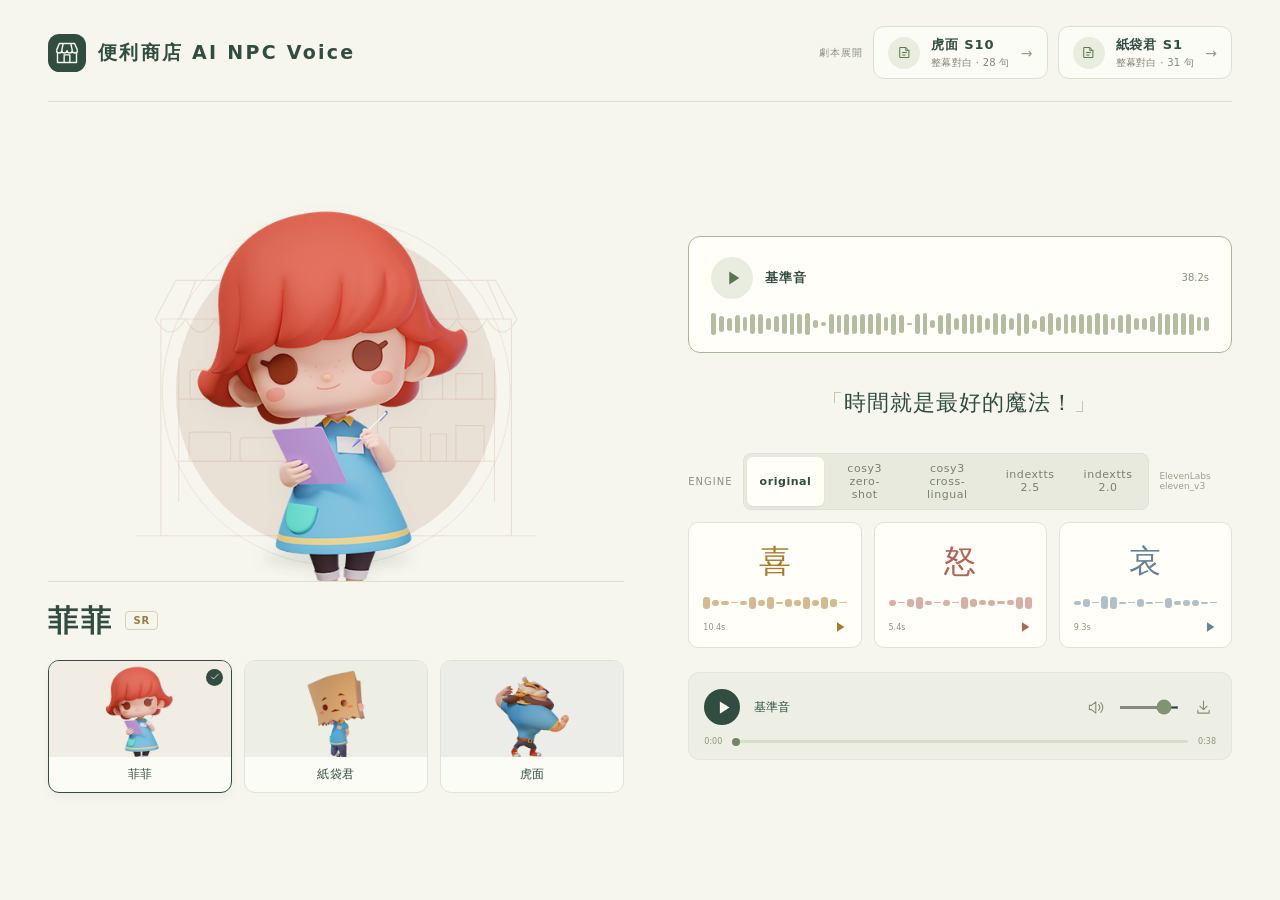
==== commit 16950ddc: "Add the 紙袋君 S1 scene page and make the scene template reusable story_paperbag_s1/: the whole S1 scen" ====
--- a/convenientstore_m_poc/index.html
+++ b/convenientstore_m_poc/index.html
@@ -17,7 +17,9 @@
 .header { display:flex; align-items:center; padding-bottom:22px; border-bottom:1px solid var(--line); }
 .brand { display:flex; align-items:center; gap:12px; }
 .brand h1 { margin:0; font-size:19px; letter-spacing:.12em; font-weight:700; }
-.nextpage { display:flex; align-items:center; gap:11px; margin-left:auto; padding:9px 14px; text-decoration:none;
+.nextpages { display:flex; align-items:center; gap:10px; margin-left:auto; }
+.npsection { font-size:10px; letter-spacing:.1em; color:#8b9280; text-transform:uppercase; }
+.nextpage { display:flex; align-items:center; gap:11px; padding:9px 14px; text-decoration:none;
   color:var(--ink); background:#fcfcf7; border:1.5px solid #dce2d3; border-radius:11px;
   transition:border-color 180ms, transform 180ms, box-shadow 180ms; }
 .nextpage:hover { border-color:var(--ink); transform:translateY(-2px); box-shadow:0 4px 10px #30442c0f; }
@@ -119,10 +121,13 @@
   <header class="header"><div class="brand"><svg width="38" height="38" viewBox="0 0 40 40" fill="none" aria-hidden="true">
 <rect width="40" height="40" rx="12" fill="#314c40"/>
 <path d="M10 19v11h20V19M9 17l3-7h16l3 7M17 30v-8h6v8" stroke="#f6f3e9" stroke-width="1.5" stroke-linejoin="round"/>
-<path d="M9 17c0 4 5.5 4 5.5 0 0 4 5.5 4 5.5 0 0 4 5.5 4 5.5 0 0 4 5.5 4 5.5 0M16 10l-1.5 7M24 10l1.5 7" stroke="#f6f3e9" stroke-width="1.5"/></svg><h1>便利商店 AI NPC Voice</h1></div><a class="nextpage" href="../story_tiger_s10/">
+<path d="M9 17c0 4 5.5 4 5.5 0 0 4 5.5 4 5.5 0 0 4 5.5 4 5.5 0 0 4 5.5 4 5.5 0M16 10l-1.5 7M24 10l1.5 7" stroke="#f6f3e9" stroke-width="1.5"/></svg><h1>便利商店 AI NPC Voice</h1></div><div class="nextpages"><span class="npsection">劇本展開</span><a class="nextpage" href="../story_tiger_s10/">
 <span class="npicon"><svg width="15" height="15" viewBox="0 0 24 24" fill="none" stroke="currentColor" stroke-width="1.6" stroke-linecap="round" stroke-linejoin="round" aria-hidden="true"><path d="M5 4h9l5 5v11H5Zm9 0v5h5"/><path d="M9 12h6m-6 4h4"/></svg></span>
-<span class="nptext"><b>劇本展開</b><small>虎面 S10 整幕對白 · 28 句</small></span>
-<span class="nparrow" aria-hidden="true">→</span></a></header>
+<span class="nptext"><b>虎面 S10</b><small>整幕對白 · 28 句</small></span>
+<span class="nparrow" aria-hidden="true">→</span></a><a class="nextpage" href="../story_paperbag_s1/">
+<span class="npicon"><svg width="15" height="15" viewBox="0 0 24 24" fill="none" stroke="currentColor" stroke-width="1.6" stroke-linecap="round" stroke-linejoin="round" aria-hidden="true"><path d="M5 4h9l5 5v11H5Zm9 0v5h5"/><path d="M9 12h6m-6 4h4"/></svg></span>
+<span class="nptext"><b>紙袋君 S1</b><small>整幕對白 · 31 句</small></span>
+<span class="nparrow" aria-hidden="true">→</span></a></div></header>
   <main>
     <div class="casting">
       <section aria-label="角色選擇">
